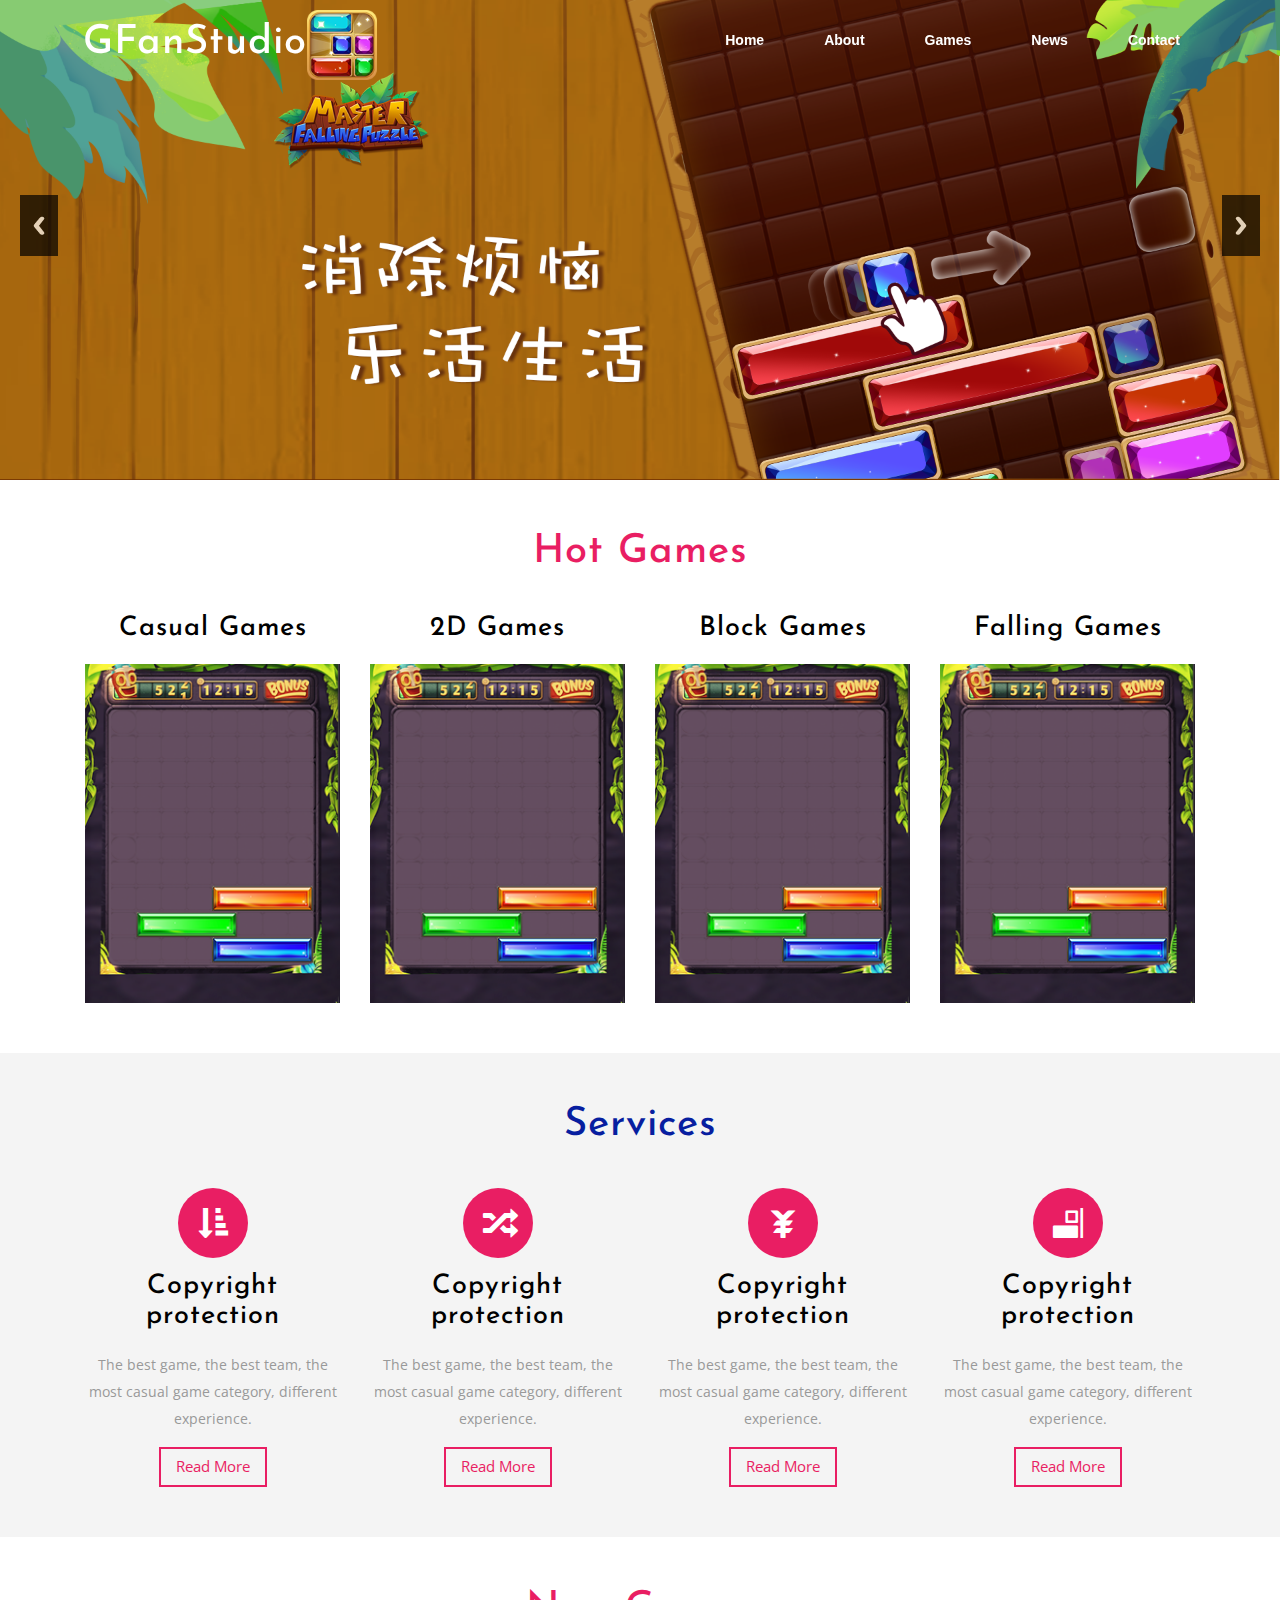
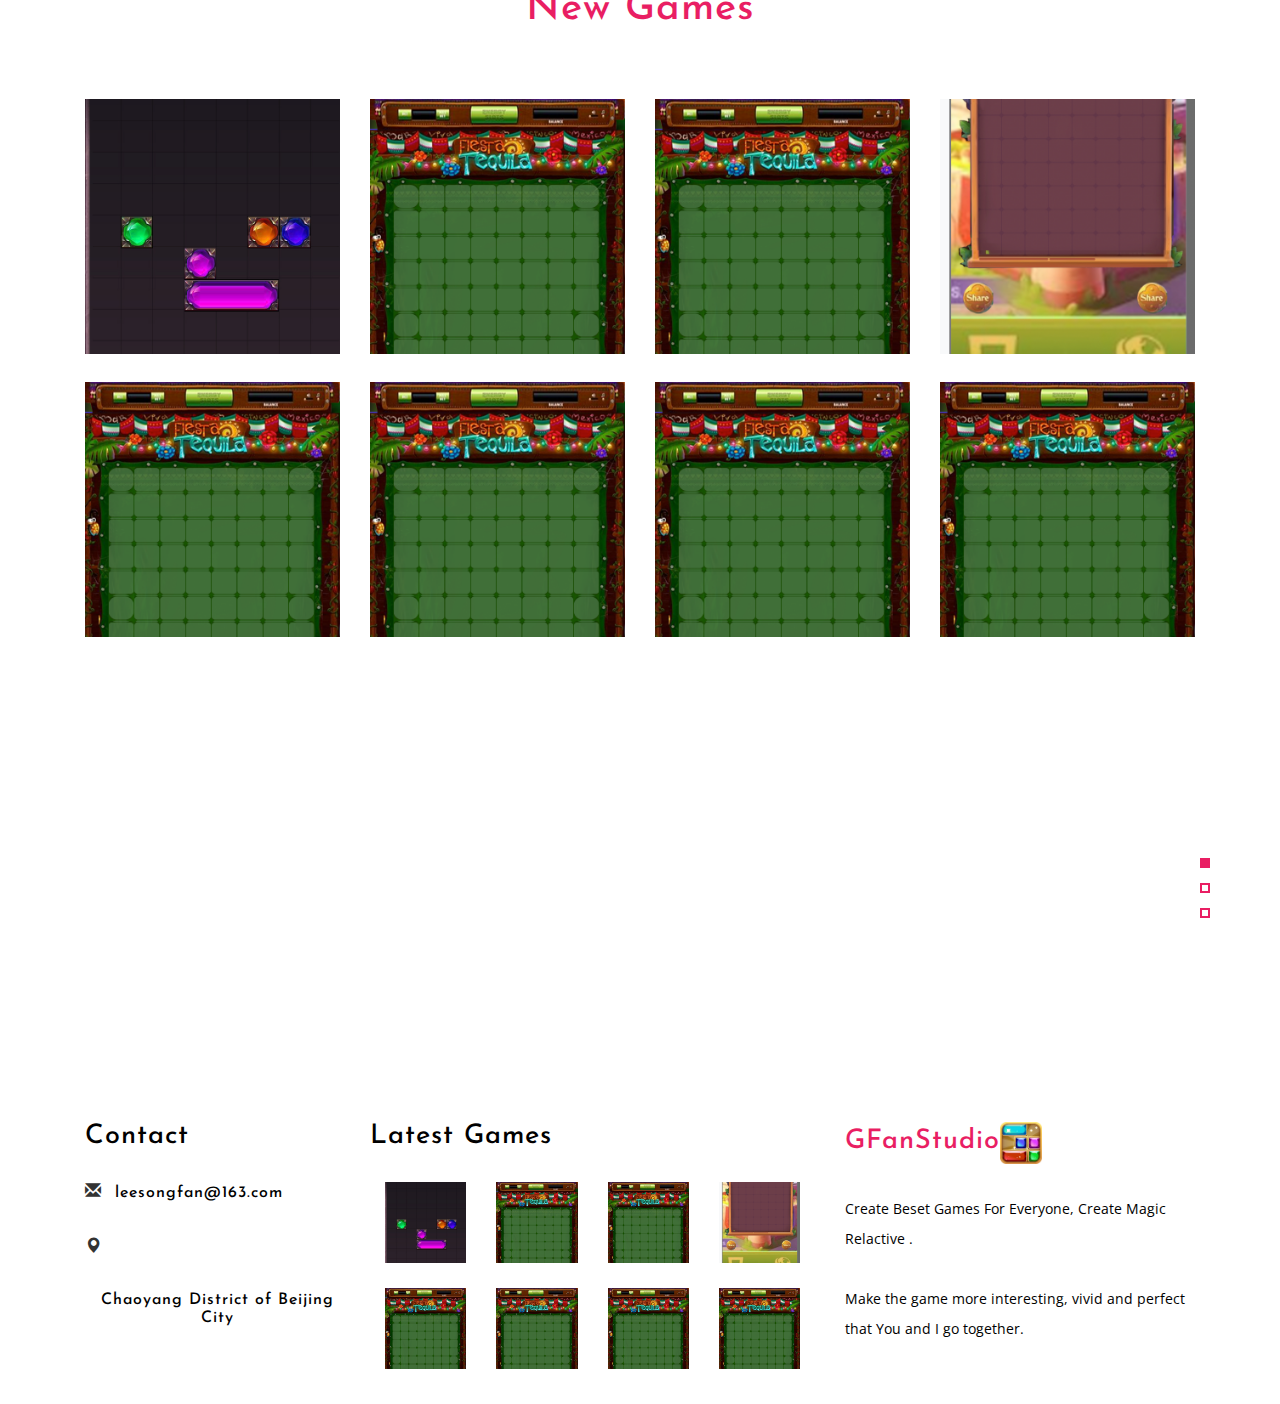
==== index.html @ c5752f8b "add new file" ====
<!DOCTYPE html>
<html lang="en">

<head>
  <title>Index</title>
  <meta http-equiv="Content-type" content="text/html;charset=UTF-8">
  <meta http-equiv="Content-type" content="text/javascrpt;charset=UTF-8">
  <meta http-equiv="Content-type" content="text/css;charset=UTF-8">
  <meta name="viewport" content="width=device-width, initial-scale=1">
  <!-- <meta http-equiv="Content-Type" content="text/html; charset=utf-8" /> -->
  <meta name="keywords" content="" />
  <script
    type="application/x-javascript"> addEventListener("load", function() { setTimeout(hideURLbar, 0); }, false); function hideURLbar(){ window.scrollTo(0,1); } </script>

  <link href="./public/stylesheets/bootstrap.css" rel="stylesheet" type="text/css" media="all" />
  <link rel="stylesheet" href="./public/stylesheets/flexslider.css" type="text/css" media="screen" property="" />
  <link href="./public/stylesheets/style.css" rel="stylesheet" type="text/css" media="all" />
  <link
    href='http://fonts.googleapis.com/css?family=Josefin+Sans:400,100,100italic,300,300italic,400italic,600,600italic,700,700italic'
    rel='stylesheet' type='text/css'>
  <link
    href='http://fonts.googleapis.com/css?family=Open+Sans:400,300,300italic,400italic,600,600italic,700,700italic,800,800italic'
    rel='stylesheet' type='text/css'>
  <script src="./public/javascripts/jquery.min.js" type="text/javascript"></script>
  <script src="./public/javascripts/bootstrap.js" type="text/javascript"></script>

</head>

<body>
  <!-- Header -->
  <div class="header">
    <!-- Navbar -->
    <nav class="navbar navbar-default">
      <div class="container">

        <div class="navbar-header">
          <button type="button" class="navbar-toggle collapsed" data-toggle="collapse" data-target="#navbar"
            aria-expanded="false" aria-controls="navbar">
            <span class="sr-only">Toggle navigation</span>
            <span class="icon-bar"></span>
            <span class="icon-bar"></span>
            <span class="icon-bar"></span>
          </button>
          <a href="#">
            <h1>GFanStudio<img src="./public/images/logo1.png" alt=" " /></h1>
          </a>
        </div>

        <div id="navbar" class="navbar-collapse collapse">
          <ul class="nav navbar-nav navbar-right">
            <li class="hover-effect"><a href="#">Home</a></li>
            <li class="hover-effect"><a href="#">About</a></li>
            <li class="hover-effect"><a href="#">Games</a></li>
            <li class="hover-effect"><a href="#">News</a></li>
            <li class="hover-effect"><a href="#">Contact</a></li>
          </ul>
        </div>

      </div>
    </nav>
    <!-- //Navbar -->

    <!-- Slider -->
    <div class="slider">
      <ul class="rslides" id="slider">
        <li>
          <img src="./public/images/banner5.jpg" alt="" />
        </li>
        <li>
          <img src="./public/images/banner4.png" alt="" />
        </li>
        <li>
          <img src="./public/images/banner2.jpg" alt="" />
        </li>
        <li>
          <img src="./public/images/banner1.jpg" alt="" />
        </li>
      </ul>
    </div>
    <!-- //Slider -->

  </div>
  <!-- Banner-Slider-JavaScript -->
  <!-- <script src="js/responsiveslides.min.js"></script> -->
  <script src="./public/javascripts/responsiveslides.min.js"></script>

  <script>
    $(function () {
      $("#slider").responsiveSlides({
        auto: true,
        nav: true,
        speed: 800,
        namespace: "callbacks",
        pager: true,
      });
    });
  </script>
  <!-- //Banner-Slider-JavaScript -->
  <!-- //Header -->

  <!-- trend -->
  <div class="trend-w3layouts">
    <div class="container">
      <h2>Hot Games</h2>
      <ul id="flexiselDemo1">
        <li>
          <div class="trend-grid">
            <h4>Casual Games</h4>
            <img src="./public/images/rock1.png" alt=" " class="img-responsive" />
          </div>
        </li>
        <li>
          <div class="trend-grid">
            <h4>2D Games</h4>
            <img src="./public/images/rock2.png" alt=" " class="img-responsive" />
          </div>
        </li>
        <li>
          <div class="trend-grid">
            <h4>Block Games</h4>
            <img src="./public/images/rock3.png" alt=" " class="img-responsive" />
          </div>
        </li>
        <li>
          <div class="trend-grid">
            <h4>Falling Games</h4>
            <img src="./public/images/rock4.png" alt=" " class="img-responsive" />
          </div>
        </li>
      </ul>
      <script type="text/javascript">
        $(window).load(function () {
          $("#flexiselDemo1").flexisel({
            visibleItems: 4,
            animationSpeed: 1000,
            autoPlay: true,
            autoPlaySpeed: 3000,
            pauseOnHover: true,
            enableResponsiveBreakpoints: true,
            responsiveBreakpoints: {
              portrait: {
                changePoint: 480,
                visibleItems: 2
              },
              landscape: {
                changePoint: 640,
                visibleItems: 3
              },
              tablet: {
                changePoint: 768,
                visibleItems: 4
              }
            }
          });

        });
      </script>
      <!-- <script type="text/javascript" src="js/jquery.flexisel.js"></script> -->
      <script type="text/javascript" src="./public/javascripts/jquery.flexisel.js"></script>
    </div>
  </div>
  <!-- //trend -->


  <!-- services-->
  <div class="services-agileits-w3layouts">
    <div class="container">
      <h3>Services</h3>
      <div class="col-md-3 service-grid-agileits service-grid-agileits-top">
        <span class="glyphicon glyphicon-sort-by-attributes" aria-hidden="true"></span>
        <h4>Copyright protection</h4>
        <p>The best game, the best team, the most casual game category, different experience.</p>
        <a href="#">Read More</a>
      </div>
      <div class="col-md-3 service-grid-agileits">
        <span class="glyphicon glyphicon-random" aria-hidden="true"></span>
        <h4>Copyright protection</h4>
        <p>The best game, the best team, the most casual game category, different experience.</p>
        <a href="#">Read More</a>
      </div>
      <div class="col-md-3 service-grid-agileits service-grid-agileits-bottom">
        <span class="glyphicon glyphicon-yen" aria-hidden="true"></span>
        <h4>Copyright protection</h4>
        <p>The best game, the best team, the most casual game category, different experience.</p>
        <a href="#">Read More</a>
      </div>
      <div class="col-md-3 service-grid-agileits service-grid-agileits-bottom">
        <span class="glyphicon glyphicon-object-align-right" aria-hidden="true"></span>
        <h4>Copyright protection</h4>
        <p>The best game, the best team, the most casual game category, different experience.</p>
        <a href="#">Read More</a>
      </div>
      <div class="clearfix"></div>
    </div>
  </div>
  <!-- //services-->

  <!-- new games -->
  <div class="new-w3-agile">
    <div class="container">
      <h3>New Games</h3>
      <div class="col-md-3 new-grid-w3l view view-eighth">
        <img src="./public/images/down1.png" alt=" " />
        <div class="mask">
          <a href="#">
            <h4>Click here</h4>
          </a>
          <p>To learn more about this</p>
        </div>
      </div>
      <div class="col-md-3 new-grid-w3l view view-eighth">
        <img src="./public/images/down2.png" alt=" " />
        <div class="mask">
          <a href="#">
            <h4>Click here</h4>
          </a>
          <p>To learn more about this</p>
        </div>
      </div>
      <div class="col-md-3 new-grid-w3l view view-eighth">
        <img src="./public/images/down3.png" alt=" " />
        <div class="mask">
          <a href="#">
            <h4>Click here</h4>
          </a>
          <p>To learn more about this</p>
        </div>
      </div>
      <div class="col-md-3 new-grid-w3l view view-eighth">
        <img src="./public/images/down4.png" alt=" " />
        <div class="mask">
          <a href="#">
            <h4>Click here</h4>
          </a>
          <p>To learn more about this</p>
        </div>
      </div>
      <div class="col-md-3 new-grid-agile view view-eighth">
        <img src="./public/images/down5.png" alt=" " />
        <div class="mask">
          <a href="#">
            <h4>Click here</h4>
          </a>
          <p>To learn more about this</p>
        </div>
      </div>
      <div class="col-md-3 new-grid-agile view view-eighth">
        <img src="./public/images/down6.png" alt=" " />
        <div class="mask">
          <a href="#">
            <h4>Click here</h4>
          </a>
          <p>To learn more about this</p>
        </div>
      </div>
      <div class="col-md-3 new-grid-agile view view-eighth">
        <img src="./public/images/down7.png" alt=" " />
        <div class="mask">
          <a href="#">
            <h4>Click here</h4>
          </a>
          <p>To learn more about this</p>
        </div>
      </div>
      <div class="col-md-3 new-grid-agile view view-eighth">
        <img src="./public/images/down8.png" alt=" " />
        <div class="mask">
          <a href="#">
            <h4>Click here</h4>
          </a>
          <p>To learn more about this</p>
        </div>
      </div>
      <div class="clearfix"></div>
    </div>
  </div>
  <!-- //new games-->

  <!-- <div class="tlinks">Collect from <a href="http://www.cssmoban.com/">网页模板</a></div> -->

  <div class="services-bottom-w3-agileits">
    <div class="container">
      <div class="wthree_info">
        <section class="slider">
          <div class="flexslider">
            <ul class="slides">
              <li>
                <div class="wthree_info_grid">
                  <h3>Easy to learn more</h3>
                  <p>Create the best game team together.</p>
                  <a href="#" class="learn">Learn More</a>
                </div>
              </li>
              <li>
                <div class="wthree_info_grid">
                  <h3>Easy to learn more</h3>
                  <p>Create the best game team together.</p>
                  <a href="#" class="learn">Learn More</a>
                </div>
              </li>
              <li>
                <div class="wthree_info_grid">
                  <h3>Game Preview Area</h3>
                  <p>Create the best game team together.</p>
                  <a href="#" class="learn">Learn More</a>
                </div>
              </li>
            </ul>
          </div>
        </section>
        <!-- flexSlider -->

        <!-- <script defer src="js/jquery.flexslider.js"></script> -->
        <script defer src="./public/javascripts/jquery.flexslider.js"></script>
        <script type="text/javascript">
          $(window).load(function () {
            $('.flexslider').flexslider({
              animation: "slide",
              start: function (slider) {
                $('body').removeClass('loading');
              }
            });
          });
        </script>
        <!-- //flexSlider -->
      </div>
    </div>
  </div>

  <!-- footer -->
  <div class="footer">
    <div class="container">
      <div class="col-md-3 footer-left-w3">
        <h4>Contact</h4>
        <ul>
          <li><span class="glyphicon glyphicon-envelope" aria-hidden="true"></span></li>
          <li><a href="mailto:example@mail.com">
              <h6>leesongfan@163.com</h6>
            </a></li>
        </ul>
 <!--        <ul>
          <li><span class="glyphicon glyphicon-earphone" aria-hidden="true"></span></li>
          <li>
            <h6>+86139XXXXXXX</h6>
          </li>
        </ul> -->
        <ul>
          <li><span class="glyphicon glyphicon-map-marker" aria-hidden="true"></span></li>
          <li>
            <h6>Chaoyang District of Beijing City</h6>
          </li>
        </ul>
<!--         <ul>
          <li><span class="glyphicon glyphicon-phone-alt" aria-hidden="true"></span></li>
          <li>
            <h6>010-5317XXXX</h6>
          </li>
        </ul> -->
      </div>
      <div class="col-md-5 footer-middle-w3">
        <h4>Latest Games</h4>
        <div class="col-md-3 img-w3-agile">
          <a href="#"><img src="./public/images/down1.png" alt=" " /></a>
        </div>
        <div class="col-md-3 img-w3-agile">
          <a href="#"><img src="./public/images/down2.png" alt=" " /></a>
        </div>
        <div class="col-md-3 img-w3-agile">
          <a href="#"><img src="./public/images/down3.png" alt=" " /></a>
        </div>
        <div class="col-md-3 img-w3-agile">
          <a href="#"><img src="./public/images/down4.png" alt=" " /></a>
        </div>
        <div class="col-md-3 img-w3-agile footer-middle-wthree">
          <a href="#"><img src="./public/images/down5.png" alt=" " /></a>
        </div>
        <div class="col-md-3 img-w3-agile footer-middle-wthree">
          <a href="#"><img src="./public/images/down6.png" alt=" " /></a>
        </div>
        <div class="col-md-3 img-w3-agile footer-middle-wthree">
          <a href="#"><img src="./public/images/down7.png" alt=" " /></a>
        </div>
        <div class="col-md-3 img-w3-agile footer-middle-wthree">
          <a href="#"><img src="./public/images/down8.png" alt=" " /></a>
        </div>
        <div class="clearfix"></div>
      </div>
      <div class="col-md-4 footer-right-w3">
        <a href="#">
          <h4>GFanStudio<img src="./public/images/logo2.png" alt=" " /></h4>
        </a>
        <p>Create Beset Games For Everyone, Create Magic Relactive .</p>
        <p class="agileinfo">Make the game more interesting, vivid and perfect that You and I go together.</p>
      </div>
      <div class="clearfix"></div>
      <!-- <div class="copyright">
			<p>Copyright &copy; Beijing Longsuo Technology Co.,Ltd <a href="https://beian.miit.gov.cn" target="blank"> &nbsp京ICP备19001355号</a></p>
		</div> -->
    </div>
  </div>

  <!-- //footer -->
</body>

</html>
---- public/stylesheets/style.css ----
/*-- Reset Code --*/

p {
	font-size: 300;
}

body {
	padding: 0;
	margin: 0;
	background: #FFF;
	font-family: 'open Sans', sans-serif;
}
body a {
	transition: 0.5s all;
	-webkit-transition: 0.5s all;
	-moz-transition: 0.5s all;
	-o-transition: 0.5s all;
	-ms-transition: 0.5s all;
	text-decoration: none;
}
body a:hover {
	text-decoration: none;
}
body a:focus, a:hover {
	text-decoration: none;
}
input[type="button"], input[type="submit"] {
	transition: 0.5s all;
	-webkit-transition: 0.5s all;
	-moz-transition: 0.5s all;
	-o-transition: 0.5s all;
	-ms-transition: 0.5s all;
}
h1, h2, h3, h4, h5, h6 {
	margin: 0;
	padding: 0;
	text-align: center;
	font-family: 'Josefin Sans', sans-serif;
	letter-spacing:1px;
}
p {
	margin:0;
}
ul {
	margin:0;
	padding:0;
}
label {
	margin:0;
}
a:focus, a:hover {
	text-decoration: none;
	outline: none
}
img {
	width: 100%;
}
/*-- //Reset Code --*/
.tlinks{text-indent:-9999px;height:0;line-height:0;font-size:0;overflow:hidden;}
/*-- Banner --*/
/*-- Navbar --*/
.navbar {
	margin-bottom: 0;
	position: absolute;
	z-index: 99999;
	background:transparent;
	border: none;
	border-radius: 0;
	width: 100%;
	padding: 10px 0;
}
.navbar-header h1{
	color:#fff;
	font-size:40px;
}
.navbar-header img{
	width:22%;
}
.navbar-nav>li {
	padding: 5px 15px;
}

.navbar-default .navbar-nav>li>a {
	color: #fff;
}

.navbar-default .navbar-nav>li>a:hover, .navbar-default .navbar-nav>li>a:focus {
	color: #FFF;
}
.navbar-default .navbar-nav > .active > a, .navbar-default .navbar-nav > .active > a:hover, .navbar-default .navbar-nav > .active > a:focus {
    color: #E91E63;
    background-color: transparent;
}
/*-- Link-Hover-Effect --*/
.hover-effect a {
	padding: 10px;
	color: #237546;
	font-weight: 700;
	text-shadow: none;
	-webkit-transition: color 0.3s;
	-moz-transition: color 0.3s;
	transition: color 0.3s;
	font-family: 'Raleway', sans-serif;
}

.hover-effect a::before, .hover-effect a::after {
	position: absolute;
	left: 0;
	width: 100%;
	height: 2px;
	background: #fff;
	content: '';
	opacity: 0;
	-webkit-transition: opacity 0.3s, -webkit-transform 0.3s;
	-moz-transition: opacity 0.3s, -moz-transform 0.3s;
	transition: opacity 0.3s, transform 0.3s;
	-webkit-transform: translateY(-10px);
	-moz-transform: translateY(-10px);
	transform: translateY(-10px);
}

.hover-effect a::before {
	top: 0;
	-webkit-transform: translateY(-10px);
	-moz-transform: translateY(-10px);
	transform: translateY(-10px);
}

.hover-effect a::after {
	bottom: 0;
	-webkit-transform: translateY(10px);
	-moz-transform: translateY(10px);
	transform: translateY(10px);
}

.hover-effect a:hover, .hover-effect a:focus {
	color: #fff;
}

.hover-effect a:hover::before, .hover-effect a:focus::before, .hover-effect a:hover::after, .hover-effect a:focus::after {
	opacity: 1;
	-webkit-transform: translateY(0px);
	-moz-transform: translateY(0px);
	transform: translateY(0px);
}
/*-- //Link-Hover-Effect --*/
/*-- //Navbar --*/



/*-- Banner-Slider --*/
.slider {
	position: relative;
}

.rslides {
	position: relative;
	list-style: none;
	overflow: hidden;
	width: 100%;
	padding: 0;
	margin: 0;
}

.rslides li {
	-webkit-backface-visibility: hidden;
	position: absolute;
	display: none;
	width: 100%;
	left: 0;
	top: 0;
}

.rslides li:first-child {
	position: relative;
	display: block;
	float: left;
}

.rslides img {
	display: block;
	height: auto;
	float: left;
	width: 100%;
	border: 0;
}

.callbacks_nav {
	position: absolute;
	-webkit-tap-highlight-color: rgba(0,0,0,0);
	top: 50%;
	left: 0;
	opacity: 0.7;
	z-index: 3;
	text-indent: -9999px;
	text-decoration: none;
	height: 61px;
	width: 38px;
	background: url("../images/themes.gif") no-repeat left top;
	margin-top: -45px;
}
.callbacks_nav.next {
	left: auto;
	background-position: right top;
	right: 0;
}

ul.callbacks_tabs.callbacks1_tabs {
	display: none;
}

.callbacks_nav {
	left: 20px;
}

.callbacks_nav.next {
	right: 20px;
}


/*-- //Banner --*/

/*--Trend--*/
.trend-w3layouts,.new-w3-agile,.services-agileits-w3layouts,.about-agileinfo,.team-w3layouts,.gallery-w3layouts,.contact-agileinfo,.events-w3layouts,.blog{
	padding:50px 0px;
}
.trend-w3layouts h2,.new-w3-agile h3,.services-agileits-w3layouts h3,.services-bottom-w3-agileits h3,.about-agileinfo h2,.team-w3layouts h3,.gallery-w3layouts  h2,.contact-agileinfo h2,.events-w3layouts h2{
	font-size:40px;
	color:#e91e63;
	margin-bottom:40px;
}
.services-agileits-w3layouts h3{
	color:#071ea0;
}
.trend-grid{
	padding:0 15px;
}
.trend-w3layouts h4,.services-agileits-w3layouts h4{
	font-size:27px;
	color:#000;
	margin-bottom:20px;
}
/*--flexisel--*/
.flex-slider{	
background:#222227;
padding: 70px 0 165px 0;
}

#flexiselDemo1 {
	display: none;
}
.nbs-flexisel-container {
	position: relative;
	max-width: 100%;
}
.nbs-flexisel-ul {
	position: relative;
	width: 9999px;
	margin: 0px;
	padding: 0px;
	list-style-type: none;
	text-align: center;
}
.nbs-flexisel-inner {
	overflow: hidden;
	margin: 0px auto;
}
.nbs-flexisel-item {
	float: left;
	margin: 0;
	padding: 0px;
	position: relative;
	line-height: 0px;
}
.nbs-flexisel-item > img {
	cursor: pointer;
	position: relative;
}
/*---- Nav ---*/
.nbs-flexisel-nav-left, .nbs-flexisel-nav-right {
	width:60px;
	height:115px;
	position: absolute;
	cursor: pointer;
	z-index: 100;
}
.nbs-flexisel-nav-left {
	left:0%;
	top: 15% !important;
	display:none;
	}
.nbs-flexisel-nav-right {
	right: 0%;
	top: 15% !important;
	display:none;
	}
/*--//flexisel--*/
/*--//trend--*/

/*--new games--*/

.new-grid-agile{
	margin-top:30px;
}
.view {
    overflow: hidden;
    position: relative;
    margin-top: 2em;
}
.view .mask, .view .content {
    width: 90%;
    position: absolute;
    overflow: hidden;
    padding: 6.5em 0;
}
.view img {
   display: block;
   position: relative;
}
.view h4 {
    text-transform: capitalize;
    color: #fff;
    text-align: center;
    position: relative;
    font-size: 2.5em;
    letter-spacing: 2px;
}
.view p {
   font-size: 1em;
   position: relative;
   color: #fff !important;
   padding: 0.5em 0;
   text-align: center;
   margin:0;
}
.view-eighth .mask {
   background-color:rgba(0, 0, 0, 0.67);
   top: -200px;
   -ms-filter: "progid: DXImageTransform.Microsoft.Alpha(Opacity=0)";
   filter: alpha(opacity=0);
   opacity: 0;
   -webkit-transition: all 0.3s ease-out 0.5s;
   -moz-transition: all 0.3s ease-out 0.5s;
   transition: all 0.3s ease-out 0.5s;
}
.view-eighth h2 {
   -webkit-transform: translateY(-200px);
   -moz-transform: translateY(-200px);
   -o-transform: translateY(-200px);
   -ms-transform: translateY(-200px);
   transform: translateY(-200px);
   -webkit-transition: all 0.2s ease-in-out 0.1s;
   -moz-transition: all 0.2s ease-in-out 0.1s;
   transition: all 0.2s ease-in-out 0.1s;
}
.view-eighth p {
   color: #333;
   -webkit-transform: translateY(-200px);
   -moz-transform: translateY(-200px);
   -o-transform: translateY(-200px);
   -ms-transform: translateY(-200px);
   transform: translateY(-200px);
   -webkit-transition: all 0.2s ease-in-out 0.2s;
   -moz-transition: all 0.2s ease-in-out 0.2s;
   -o-transition: all 0.2s ease-in-out 0.2s;
   -ms-transition: all 0.2s ease-in-out 0.2s;
   transition: all 0.2s ease-in-out 0.2s;
}
.view-eighth:hover .mask {
   -ms-filter: "progid: DXImageTransform.Microsoft.Alpha(Opacity=100)";
   filter: alpha(opacity=100);
   opacity: 1;
   top: 0px;
   -webkit-transition-delay: 0s;
   -moz-transition-delay: 0s;
   transition-delay: 0s;
   -webkit-animation: bounceY 0.9s linear;
   -moz-animation: bounceY 0.9s linear;
   -ms-animation: bounceY 0.9s linear;
   animation: bounceY 0.9s linear;
   height: 100%;
}
.view-eighth:hover h2 {
   -webkit-transform: translateY(0px);
   -moz-transform: translateY(0px);
   -o-transform: translateY(0px);
   -ms-transform: translateY(0px);
   transform: translateY(0px);
   -webkit-transition-delay: 0.4s;
   -moz-transition-delay: 0.4s;
   -o-transition-delay: 0.4s;
   -ms-transition-delay: 0.4s;
   transition-delay: 0.4s;
}
.view-eighth:hover p {
   -webkit-transform: translateY(0px);
   -moz-transform: translateY(0px);
   -o-transform: translateY(0px);
   -ms-transform: translateY(0px);
   transform: translateY(0px);
   -webkit-transition-delay: 0.2s;
   -moz-transition-delay: 0.2s;
   -o-transition-delay: 0.2s;
   -ms-transition-delay: 0.2s;
   transition-delay: 0.2s;
}
@keyframes bounceY {
    0% { transform: translateY(-205px);}
    40% { transform: translateY(-100px);}
    65% { transform: translateY(-52px);}
    82% { transform: translateY(-25px);}
    92% { transform: translateY(-12px);}
    55%, 75%, 87%, 97%, 100% { transform: translateY(0px);}
}

/*--//new games--*/


/*--services--*/
.services-agileits-w3layouts {
    background: #f4f4f4;
}
.service-grid-agileits{
	text-align:center;
	transition: 0.5s all;
	-webkit-transition: 0.5s all;
	-moz-transition: 0.5s all;
	-o-transition: 0.5s all;
	-ms-transition: 0.5s all;
}
.service-grid-agileits .glyphicon{
	font-size:30px;
	background:#E91E63;
	padding:20px;
	border-radius:50%;
	color:#fff;
	margin-bottom:15px;
		transition: 0.5s all;
	-webkit-transition: 0.5s all;
	-moz-transition: 0.5s all;
	-o-transition: 0.5s all;
	-ms-transition: 0.5s all;
}
.service-grid-agileits p{
	font-size:14px;
	line-height:27px;
	color:#999;
}
.service-grid-agileits a{
	color:#E91E63;
	border:2px solid #E91E63;
	font-size:15px;
	margin-top:15px;
	padding:7px 15px;
	display:inline-block;
		transition: 0.5s all;
	-webkit-transition: 0.5s all;
	-moz-transition: 0.5s all;
	-o-transition: 0.5s all;
	-ms-transition: 0.5s all;
}
.service-grid-agileits:hover a{
	color:#fff;
	border:2px solid #071ea0;
	background:#071ea0;
}
.service-grid-agileits:hover .glyphicon{
	background:#071ea0;
}
/*--//services--*/

/*-- services bottom --*/
.services-bottom-w3-agileits{
	background:url(../images/sbbg.jpg) no-repeat 0px 0px;
	background-size:cover;
	background-attachment:fixed;
	-webkit-background-size:cover;
	-moz-background-size:cover;
	-o-background-size:cover;
	-ms-background-size:cover;
	position:relative;
	min-height:400px;
	padding:100px 0px;
}
.wthree_info {
    width:100%;
	text-align:center;
}
.services-bottom-w3-agileits h3{
	color:#fff;
	margin-bottom:10px;
}
.wthree_info p{
	text-transform: capitalize;
    color: #fff;
    letter-spacing: 2px;
	font-style:italic;
	font-size:16px;
	text-align:center;
}
a.learn{
	color:#fff;
	border:2px solid #fff;
	font-size:14px;
	padding:7px 15px;
	display:inline-block;
	margin-top:50px;
}
a.learn:hover{
	color:#fff;
	border:2px solid #e91e63;
	background: #e91e63;
}

/*-- //services bottom --*/

/*-- //footer --*/
.footer{
	padding:35px 0px;
}
.footer h4{
	text-align:left;
	color:#000;
	font-size:27px;
	margin-bottom:30px;
}
.footer-left-w3 ul li{
	display:inline-block;
	margin-bottom:35px;
}
.footer-left-w3 .glyphicon{
	font-size:16px;
}
.footer-left-w3 ul li h6{
	font-size:16px;
	color:#000;
	margin-left:10px;
}
.footer-left-w3 ul li a{
	font-size:14px;
	color:#000;
}
.footer-middle-wthree{
	margin-top:25px;
}
.footer-right-w3 h4{
	color: #E91E63;
}
.footer-right-w3 img {
    width: 12%;
}

.footer-right-w3 p{
	font-size:14px;
	color:#000;
	line-height:30px;
}
p.agileinfo{
	margin-top:30px;
}
.copyright p {
    text-align: center;
    font-size: 14px;
    color: #000;
    border-top: 1px dotted #000;
    padding: 30px 0px 0 0px;
}
.copyright p a{
	color:#000;
}
.copyright p a:hover{
	text-decoration:underline;
}
/*-- //footer --*/

/*-- sub-banner --*/
	.sub-banner{
		background:url(../images/banner3.jpg) no-repeat 0px 0px;
		min-height:87px;
	}
/*-- //sub-banner--*/
/*-- about--*/

.about-grids-w3-agileits {
    margin: 3em 0 0;
}
.about-grid-left-agileits-w3layouts ul li{
	display: inline-block;
    margin-bottom: 2em;
    font-size: 14px;
    text-transform: capitalize;
	color:#999;
}
.about-grid-left-agileits-w3layouts ul li a{
	text-decoration:none;
	color:#999;
}
.about-grid-left-agileits-w3layouts ul li i{
	padding: .7em 1em;
    background: #E91E63;
    color: #fff;
    margin-right: 2em;
    border-radius: 60%;
	font-style:normal;
}
.about-grid-right-w3-agile img {
    padding: .5em;
    border: 1px dotted #999;
}
.link {
	outline: none;
	text-decoration: none;
	position: relative;
	line-height: 1;
	display: inline-block;
}
/* Kumya */
.link--kumya {
	overflow: hidden;
	padding:0;
	line-height: 1;
	z-index: 9999;
	padding: 10px;
    display: inline-flex;
}

.link--kumya:hover {
	color:#000;
}

.link--kumya::after {
	content: '';
	position: absolute;
	height: 100%;
	width: 100%;
	top: 0;
	right: 0;
	z-index: -1;
	background:#0b219d;
	-webkit-transform: translate3d(101%,0,0);
	transform: translate3d(101%,0,0);
	-webkit-transition: -webkit-transform 0.5s;
	transition: transform 0.5s;
	-webkit-transition-timing-function: cubic-bezier(0.7,0,0.3,1);
	transition-timing-function: cubic-bezier(0.7,0,0.3,1);
}
.link--kumya:hover::after,.welcome-grid:hover .link--kumya::after{
	-webkit-transform: translate3d(0,0,0);
	transform: translate3d(0,0,0);
}

.link--kumya span {
	display: block;
	position: relative;
}

.link--kumya span::before {
	content: attr(data-letters);
	position: absolute;
	color: #fff;
	left: 0;
	overflow: hidden;
	white-space: nowrap;
	width: 0%;
	-webkit-transition: width 0.5s;
	transition: width 0.5s;
	-webkit-transition-timing-function: cubic-bezier(0.7,0,0.3,1);
	transition-timing-function: cubic-bezier(0.7,0,0.3,1);
}

.link--kumya:hover span::before,.welcome-grid:hover .link--kumya span::before{
	width: 100%;
}
.grid-w3ls {
	position: relative;
	margin: 0 auto;
	max-width: 1000px;
	list-style: none;
	text-align: center;
}

/* Common style */
.grid-w3ls figure {
	position: relative;
    float: none;
    overflow: hidden;
    margin: 0;
    width: 100%;
    background: transparent;
    text-align: center;
}

.grid-w3ls figure img {
/*-- agileits --*/
	position: relative;
	display: block;
	width: 100%;
	opacity: 0.8;
}

.grid-w3ls figure figcaption {
	padding: 2em;
	color: #fff;
	text-transform: uppercase;
	font-size: 1.25em;
	-webkit-backface-visibility: hidden;
	backface-visibility: hidden;
}


.grid-w3ls figure figcaption,
.grid-w3ls figure figcaption > a {
	position: absolute;
    top: 0;
    left: 9px;
    width: 96.8%;
    height: 100%;
}
/***** Zoe *****/
/*---------------*/

figure.effect-zoe figcaption {
	top: auto;
    bottom: 0;
    padding: 1em;
    height:3.3em;
    background: #E91E63;
    color: #212121;
	-webkit-transition: -webkit-transform 0.35s;
	transition: transform 0.35s;
	-webkit-transform: translate3d(0,100%,0);
	transform: translate3d(0,100%,0);
}

figure.effect-zoe h3 {
	float: left;
}

figure.effect-zoe p.icon-links a {
	float: right;
	color: #FFFFFF;
    font-size: 1em;
}

figure.effect-zoe:hover p.icon-links a:hover,
figure.effect-zoe:hover p.icon-links a:focus {
	color: #252d31;
}

figure.effect-zoe p.description {
	position: absolute;
    bottom: 8em;
    padding: 2em;
    color: #fff;
    text-transform: none;
    font-size: .8em;
    line-height: 1.8em;
    background: rgba(53, 53, 53, 0.25);
    opacity: 0;
    -webkit-transition: opacity 0.35s;
    transition: opacity 0.35s;
    -webkit-backface-visibility: hidden;
}

figure.effect-zoe h3,
figure.effect-zoe p.icon-links a {
	-webkit-transition: -webkit-transform 0.35s;
	transition: transform 0.35s;
	-webkit-transform: translate3d(0,200%,0);
	transform: translate3d(0,200%,0);
	transition:.5s ease-in;
}

figure.effect-zoe p.icon-links a span::before {
	display: inline-block;
	padding: 8px 10px;
}

figure.effect-zoe h3 {
	display: inline-block;
	font-size:1.3em;
	color:#fff;
}

figure.effect-zoe h3 span {
    color: #0c1e81;
    margin-left: 15px;
}

figure.effect-zoe:hover p.description {
	opacity: 1;
}

figure.effect-zoe:hover figcaption,
figure.effect-zoe:hover h3,
figure.effect-zoe:hover p.icon-links a {
	-webkit-transform: translate3d(0,0,0);
	transform: translate3d(0,0,0);
	    bottom: 9px;
}

figure.effect-zoe:hover h3 {
	-webkit-transition-delay: 0.05s;
	transition-delay: 0.05s;
}

figure.effect-zoe:hover p.icon-links a:nth-child(3) {
	-webkit-transition-delay: 0.1s;
	transition-delay: 0.1s;
}

figure.effect-zoe:hover p.icon-links a:nth-child(2) {
	-webkit-transition-delay: 0.15s;
	transition-delay: 0.15s;
}

figure.effect-zoe:hover p.icon-links a:first-child {
	-webkit-transition-delay: 0.2s;
	transition-delay: 0.2s;
}

/*-- //about --*/


/*-- Collections --*/
.collection-agileits{
	padding:50px 0px;
}
.collection-left, .collection-right {
	padding: 0;
}

.collection-grid {
	padding: 0;
	height: 348.5px;
}

.collection-text {
	background-color: #000;
	text-align: center;
	padding-top: 75px;
}

.collection-text img {
	width: 50px;
}

.collection-text h3 {
	color: #FFF;
	margin: 30px 0 20px;
}

.collection-text p {
    font-size: 14px;
    font-weight: 600;
    color: #999;
    line-height: 30px;
    padding: 0 35px;
}
.collection-left{
	background:url(../images/c1.jpg) no-repeat 0px 0px;
	background-size:cover;
	min-height:700px;
}
.collection-grid.collection-image.collection-grid-2 {
    background: url(../images/c4.jpg) no-repeat 0px 0px;
	background-size:cover;
}
.collection-grid.collection-image.collection-grid-4 {
    background: url(../images/c3.jpg) no-repeat 0px 0px;
	background-size:cover;
}
.collection-grid.collection-image.collection-grid-6 {
    background: url(../images/c2.jpg) no-repeat 0px 0px;
	background-size:cover;
}
/*-- //Collections --*/


/*-- team --*/
.team-w3layouts {
    background: #e8e8e8;
}

.w3l_team_grid h4{
	font-size:1.6em;
	color:#E91E63;
	margin:1em 0 .5em;
}
.w3l_team_grid p{
	color:#999;
	text-align:center;
}
.view {
	overflow: hidden;
    position: relative;
}
.view-second .mask,.view-second .content {
   position: absolute;
   overflow: hidden;
   top: 0;
   left: 0;
   padding: 6em 1em;
}
.view img {
   display: block;
   position: relative;
}
.view-second img {
   -webkit-transition: all 0.2s ease-in;
   -moz-transition: all 0.2s ease-in;
   -o-transition: all 0.2s ease-in;
   -ms-transition: all 0.2s ease-in;
   transition: all 0.2s ease-in;
}
.view-second .mask {
	background-color: rgba(19, 19, 19, 0.35);
    width: 520px!important;
    padding: 60px!important;
    height: 520px!important;
    -ms-filter: "progid: DXImageTransform.Microsoft.Alpha(Opacity=0)";
    filter: alpha(opacity=0);
    opacity: 0;
    -webkit-transform: translate(265px, 145px) rotate(45deg);
    -moz-transform: translate(265px, 145px) rotate(45deg);
    -o-transform: translate(265px, 145px) rotate(45deg);
    -ms-transform: translate(265px, 145px) rotate(45deg);
    transform: translate(265px, 145px) rotate(45deg);
    -webkit-transition: all 0.2s ease-in-out;
    -moz-transition: all 0.2s ease-in-out;
    -o-transition: all 0.2s ease-in-out;
    -ms-transition: all 0.2s ease-in-out;
    transition: all 0.2s ease-in-out;
}
.view-second .w3l_social_icons1 {
	border-bottom: 1px solid #fff;
    padding-bottom: 1em;
   background: transparent;
   margin: 20px 40px 0px 40px;
   -webkit-transform: translate(200px, -200px);
   -moz-transform: translate(200px, -200px);
   -o-transform: translate(200px, -200px);
   -ms-transform: translate(200px, -200px);
   transform: translate(200px, -200px);
   -webkit-transition: all 0.2s ease-in-out;
   -moz-transition: all 0.2s ease-in-out;
   -o-transition: all 0.2s ease-in-out;
   -ms-transition: all 0.2s ease-in-out;
   transition: all 0.2s ease-in-out;
}
.view-second:hover .mask,.w3l_team_grid:hover .view-second .mask{
   -ms-filter: "progid: DXImageTransform.Microsoft.Alpha(Opacity=100)";
   filter: alpha(opacity=100);
   opacity: 1;
   -webkit-transform:translate(-125px, -45px) rotate(45deg);
   -moz-transform:translate(-125px, -45px) rotate(45deg);
   -o-transform:translate(-125px, -45px) rotate(45deg);
   -ms-transform:translate(-125px, -45px) rotate(45deg);
   transform: translate(-125px, -45px) rotate(45deg);
}
.view-second:hover .w3l_social_icons1,.w3l_team_grid:hover .view-second .w3l_social_icons1{
   -webkit-transform: translate(0px,0px);
   -moz-transform: translate(0px,0px);
   -o-transform: translate(0px,0px);
   -ms-transform: translate(0px,0px);
   transform: translate(0px,0px);
   -webkit-transition-delay: 0.3s;
   -moz-transition-delay: 0.3s;
   -o-transition-delay: 0.3s;
   -ms-transition-delay: 0.3s;
   transition-delay: 0.3s;
}
.view-second:hover p,.w3l_team_grid:hover .view-second p{
   -webkit-transform: translate(0px,0px);
   -moz-transform: translate(0px,0px);
   -o-transform: translate(0px,0px);
   -ms-transform: translate(0px,0px);
   transform: translate(0px,0px);
   -webkit-transition-delay: 0.4s;
   -moz-transition-delay: 0.4s;
   -o-transition-delay: 0.4s;
   -ms-transition-delay: 0.4s;
   transition-delay: 0.4s;
}
.view-second p {
   -webkit-transform: translate(-200px, 200px);
   -moz-transform: translate(-200px, 200px);
   -o-transform: translate(-200px, 200px);
   -ms-transform: translate(-200px, 200px);
   transform: translate(-200px, 200px);
   -webkit-transition: all 0.2s ease-in-out;
   -moz-transition: all 0.2s ease-in-out;
   -o-transition: all 0.2s ease-in-out;
   -ms-transition: all 0.2s ease-in-out;
   transition: all 0.2s ease-in-out;
   color:#fff;
   margin:1em 0 0;
   line-height:2em;
   text-align:left;
}
.w3l_social_icons {
    float: left;
	margin: 1.5em 0 0;
}
.w3l_social_icons1{
	float:none !important;
	margin:0 !important;
}
.w3l_social_icons ul li{
	display:inline-block;
}
.w3l_social_icons ul li a{
	width:35px;
	height:35px;
	background:url('../images/img-sprite.png') no-repeat -7px -7px #fff;
	display: inline-block;
    border: none;
}
.w3l_social_icons ul li a.google{
	background:url('../images/img-sprite.png') no-repeat -55px -7px #fff;
}
.w3l_social_icons ul li a.twitter{
	background:url('../images/img-sprite.png') no-repeat -108px -7px #fff;
}
.w3l_social_icons ul li a.facebook{
	background:url('../images/img-sprite.png') no-repeat -159px -7px #fff;
}
.w3l_social_icons  ul li a:hover {
	background:url('../images/img-sprite.png') no-repeat -7px -50px;
}
.w3l_social_icons ul li a.google:hover{
	background:url('../images/img-sprite.png') no-repeat -55px -50px;
}
.w3l_social_icons ul li a.twitter:hover{
	background:url('../images/img-sprite.png') no-repeat -108px -50px;
}
.w3l_social_icons ul li a.facebook:hover{
	background:url('../images/img-sprite.png') no-repeat -159px -50px;
}
/*-- //team --*/

/*-- gallery --*/
.gallery-w3layouts {
    background-color: #F7F7F7;
}
.gallery-grids {
    margin: 3em 0 0;
}
.gallery-grid{
	float:left;
	width:25%;
}
.gallery-grid a {
    display: block;
    overflow: hidden;
}
.gallery-grid img{
	padding:.5em;
}
img.zoom-img {
     transform: scale(1, 1);
	-webkit-transform: scale(1, 1);
	-moz-transform: scale(1, 1);
	-ms-transform: scale(1, 1);
	-o-transform: scale(1, 1);
	transition-timing-function: ease-out;
	-webkit-transition-timing-function: ease-out;
	-moz-transition-timing-function: ease-out;
	-ms-transition-timing-function: ease-out;
	-o-transition-timing-function: ease-out;
	-webkit-transition-duration: .5s;
	-moz-transition-duration: .5s;
	-ms-transition-duration: .5s;
	-o-transition-duration: .5s;
}
img.zoom-img:hover{
    transform: scale(.9);
	-webkit-transform: scale(.9);
	-moz-transform: scale(.9);
	-ms-transform: scale(.9);
	-o-transform: scale(.9);
	-webkit-transition-timing-function: ease-in-out;
	-webkit-transition-duration: 750ms;
	-moz-transition-timing-function: ease-in-out;
	-moz-transition-duration: 750ms;
	-ms-transition-timing-function: ease-in-out;
	-o-transition-timing-function: ease-in-out;
	-ms-transition-duration: 750ms;
	-o-transition-duration: 750ms;
	overflow: hidden;
}
.span1 {
    margin: 18px 0;
    padding: 15px 0;
    border-top: 1px solid #eee;
    border-bottom: 1px solid #eee;
}
.span2{
    border-bottom: 1px solid #Eee;
    padding-bottom: 15px;
}
.span3 {
    border-bottom: 1px solid #Eee;
    padding: 15px 0px;
}
p.left {
    float: left;
    font-size: 14px;
    color: #000;
    letter-spacing: 3px;
    margin-right: 5%;
    width: 35%;
    font-weight: 600;
}
p.right {
    font-size: 14px;
    float: left;
    color: #949494;
    letter-spacing: 2px;
}
.pop-up-content-agileits-w3layouts h4{
	font-size:27px;
	color:#fff;
	text-align:left;
	margin-bottom:25px;
}
.pop-up-content-agileits-w3layouts p{
	color:#eee;
	font-size:14px;
	line-height:27px;
}
p.agileits{
	margin:20px 0;
}
/*-- //gallery --*/

/*--events--*/
.events-left-agile-agileits-w3layouts{
	background:url(../images/e1.jpg) no-repeat 0px 0px;
	background-size:cover;
	min-height:400px;
	padding:0;
}

.events-right-agile{
	padding:0;
}
.events-text-w3-agile{
	padding:20px 0px 0px 30px;
}
.events-text-w3-agile h4 {
    background: #dfdc00;
    padding: 10px 0px;
    color: #000;
    width: 24%;
    font-size: 17px;
}
.events-text-w3-agile p {
    font-size: 30px;
    color: #dfdc00;
    padding: 54px 0px 6px 0px;
    font-weight: 600;
}
.events-text1 p {
    font-size: 30px;
    color: #dfdc00;
    padding: 250px 0px 6px 0px;
    font-weight: 600;
}
.events-text-w3-agile ul li{
	display:inline;
	color:#fff;
}
.events-text-w3-agile ul li:nth-child(2) {
    margin-left:20px;
}
.events-right-top{
	background:url(../images/e2.jpg) no-repeat 0px 0px;
	background-size:cover;
	min-height:200px;
}
.events-right-bottom{
	background:url(../images/e3.jpg) no-repeat 0px 0px;
	background-size:cover;
	min-height:200px;
}
.events-section2-agileinfo{
    background: #f4f4f4;
	padding:50px 0px;
}
.blog-text-w3ls h4{
    color: #333;
    font-size:35px;
	text-align:left;
    font-weight: 400;
	 transition: 0.5s all;
    -webkit-transition: 0.5s all;
    -moz-transition: 0.5s all;
    -o-transition: 0.5s all;
    -ms-transition: 0.5s all;
}
.blog-text-w3ls h4:hover{
    color: #e91e63;
}
.item_info {
    border: 1px solid #ddd;
    padding: 0.5em 2em;
    margin: 2.2em 0;
}
.item_info ul li i {
   color:#8a8a8a;
    margin-right: 15px;
}
.item_info ul li {
    display: inline-block;
    font-size: 1.1em;
    margin-right: 27px;
    vertical-align: middle;
    color: #777;
    list-style: none;
}
.item_info ul li  a{
	color: #777;
	transition: 0.5s all;
    -webkit-transition: 0.5s all;
    -moz-transition: 0.5s all;
    -o-transition: 0.5s all;
    -ms-transition: 0.5s all;
}
.item_info ul li  a:hover{
	 color:#e91e63
}
.blog-text-w3ls p{
    color: #999;
    font-size:14px;
	text-align:left;
   line-height:30px;
}
a.blog-read{   
	color: #001fcc;
    border: 2px solid #001fcc;
    font-size: 15px;
    margin-top: 30px;
    padding: 7px 15px;
    display: inline-block;
    transition: 0.5s all;
    -webkit-transition: 0.5s all;
    -moz-transition: 0.5s all;
    -o-transition: 0.5s all;
    -ms-transition: 0.5s all;
}
a.blog-read:hover{
     color: #fff;
    background:#E91E63;
	 border: 2px solid #E91E63;
}
.blog2-w3ls{
	margin:30px 0px;
}
/*--//events --*/

/*-- Contact --*/
.contact-left-agile h4 {
    font-size: 21px;
    text-align: left;
    margin-bottom: 13px;
    color: #E91E63;
    font-weight: 700;
}
.contact-left-agile ul li {
    text-align: left;
    display: block;
    font-size: 14px;
    line-height: 25px;
    color:#999;
}
.contact-left-agile  .phone-agileits-w3layouts {
    margin: 25px 0;
}
.contact-left-agile p {
    font-size: 14px;
    line-height: 25px;
    color: #999;
}
.contact-left-agile p  a{
	  color: #999;
	  font-size:14px;
}
.contact-right-w3 input.text, .contact-right-w3 textarea {
    width: 48.2%;
    float: left;
    margin: 0 10px 25px 0;
    padding: 15px 10px;
    background-color: transparent;
    border: none;
    border-left: 1px solid rgb(2, 24, 136);
    border-bottom: 1px solid rgb(2, 24, 136);
    outline: transparent;
}

.contact-right-w3 textarea {
    width: 100%;
    height: 125px;
}
.contact-right-w3 input.more_btn {
    float: right;
    padding: 7px 15px;
    background-color: transparent;
    border: 2px solid rgb(2, 24, 136);
    outline: transparent;
	color:rgb(2, 24, 136);
}
.contact-right-w3 input.more_btn:hover {
	color: #FFf;
    border: 2px solid #FF166D;
	background:#FF166D;
}
 ::-webkit-input-placeholder{
color:rgb(2, 24, 136) !important;
}
/*-- Map --*/

.map iframe {
	width: 100%;
	height: 400px;
}

.map-hover {
	position: relative;
}

.map-hover-1 {
	position: absolute;
	width: 100%;
	height: 100%;
	top: 0;
	background-color: rgba(0, 0, 0, 0.46);
	transition: 0.5s all;
	-webkit-transition: 0.5s all;
	-moz-transition: 0.5s all;
	-o-transition: 0.5s all;
	-ms-transition: 0.5s all;
}

.map-hover-1:hover {
	background-color: transparent;
	transition: 0.5s all;
	-webkit-transition: 0.5s all;
	-moz-transition: 0.5s all;
	-o-transition: 0.5s all;
	-ms-transition: 0.5s all;
}

/*-- //Map --*/

/*-- //Contact-Page-Styling --*/

/*-- single --*/
.agileits_breadcrumbs {
    padding: 1em 0;
   background: #dfdc00;
}
.agileits_breadcrumbs_left {
    width: 70%;
    float: left;
}
.agileits_breadcrumbs_left  ul{
    margin-top:5px;
}
.agileits_breadcrumbs_right {
    width: 30%;
    float: left;
}

.agileits_breadcrumbs_left ul li {
    display: inline-block;
    color: #212121;
    text-transform: uppercase;
}
.agileits_breadcrumbs_right h3{
    font-size: 2em;
    color: #212121;
	font-weight:700;
}
.blog{
    background: #f4f4f4;
}
.wthree_blog_left_grid h4 {
    font-size: 1.5em;
	color:#e91e63;
    margin: 1em 0 0;
	font-weight:700;
    text-align: left;
}
.wthree_blog_left_grid ul li i {
    padding: 0 1em;
}
.wthree_blog_left_grid h3 {
    font-size: 1.5em;
    color: #212121;
    line-height: 1.5em;
    text-transform: capitalize;
    text-align: left;
    font-weight: 700;
    margin-top: 10px;
}
.wthree_blog_left_grid ul {
    padding: 0em 0 1em 0;
	text-align:left;
}
.wthree_blog_left_grid ul li {
    display: inline-block;
    color:#8a8a8a;
	line-height:30px;
}
.wthree_blog_left_grid ul li a{
    display: inline-block;
    color: #212121;
}
.wthree_blog_left_grid ul li span {
    color:#8a8a8a;
    padding-right: 1em;
}
.wthree_blog_left_grid p{
	text-align:left;
	line-height:27px;
	    color: #999;
		font-size:14px;
}
.wthree_blog_left_grid p i {
    display: block;
    margin: 1em 0;
      color: #999;
	text-align:left;
}
.agileits_share ul{
	text-align:left;
}
.agileits_share ul li{
	display:inline-block;
}
.agileits_share ul li a{
	width:35px;
	height:35px;
	background:url('../images/img-sprite.png') no-repeat -7px -4px;
	display: inline-block;
    border: none;
}
.agileits_share ul li a.google{
	background:url('../images/img-sprite.png') no-repeat -55px -4px;
}
.agileits_share ul li a.twitter{
	background:url('../images/img-sprite.png') no-repeat -108px -4px;
}
.agileits_share ul li a.facebook{
	background:url('../images/img-sprite.png') no-repeat -159px -4px;
}
.agileits_share  ul li a:hover {
	background:url('../images/img-sprite.png') no-repeat -7px -47px;
}
.agileits_share ul li a.google:hover{
	background:url('../images/img-sprite.png') no-repeat -55px -47px;
}
.agileits_share ul li a.twitter:hover{
	background:url('../images/img-sprite.png') no-repeat -108px -47px;
}
.agileits_share ul li a.facebook:hover{
	background:url('../images/img-sprite.png') no-repeat -159px -47px;
}
.agileits_reply{
	text-align:left;
}
.agileits_reply h3{
	 font-size: 1.5em;
    color: #212121;
    line-height: 1.5em;
    text-transform: capitalize;
	text-align:left;
	margin-top:30px;
}
.agileits_reply input[type="text"], .agileits_reply input[type="email"] {
    width: 100%;
    padding: 13px;
    border: 1px solid #000;
    margin-bottom: 30px;
	background:transparent;
	outline:none;
}
.agileits_reply  textarea{
    width: 100%;
    padding: 10px;
    border: 1px solid #000;
	margin-bottom:15px;
	height:150px;
	resize:none;
	background:transparent;
	outline:none;
}
.agileits_reply input[type="submit"] {
    padding: 10px 35px;
    border: none;
	border: 2px solid rgb(2, 24, 136);
    color:rgb(2, 24, 136);
	outline:none;
	background:transparent;
}
.agileits_reply input[type="submit"]:hover{
    border: 2px solid #E91E63;
    color:#fff;
	background:#E91E63;
}
.w3ls_search input[type="text"] {
    outline: none;
    padding: 10px;
    background: #f5f5f5;
    border: 1px solid #E1E1E1;
    color: #212121;
    font-size: 14px;
    width: 80%;
}

.w3ls_search input[type="submit"] {
    outline: none;
    padding: 10px;
    background: url(../images/img-sp.png) no-repeat 26px -392px rgb(2, 24, 136);
    border: none;
    width: 19%;
}
.w3ls_search input[type="submit"]:hover {
    background: url(../images/img-sp.png) no-repeat 26px -392px #999;
}
.w3l_categories ul li, .w3l_archives ul li {
    margin-bottom: 1.5em;
    background: url(../images/img-sp.png) no-repeat 0px -183px;
    padding-left: 2.5em;
    list-style-type: none;
    text-transform: capitalize;
    font-family: 'Poppins', sans-serif;
	text-align:left;
    color: #999;
	font-size:14px;
}
.w3l_categories ul li a {
    color: #999;
    text-decoration: none;
    line-height: 1.8em;
	font-size:14px;
}
.w3l_categories ul li a:hover{
    color: #e91e63;
}
.w3agile_flickr_post_left {
    width: 48%;
    float: left;
    margin: 1%;
}
.w3l_categories h3, .w3l_archives h3, .w3agile_flickr_posts h3, .agileits_reply h3 ,.wthree_blog_left_grid h3,.newsletter h4{
    font-size: 1.5em!important;
    color: #212121;
    font-weight:700;
    margin-bottom: 1em;
	text-align:left;
}
.w3l_categories, .w3l_archives {
    margin: 3em 0;
}
.agileits_share ul{
	text-align:left;
}
.agileits_share ul li{
	display:inline-block;
}
.agileits_share ul li a{
	width:35px;
	height:35px;
	background:url('../images/img-sprite.png') no-repeat -7px -4px;
	display: inline-block;
    border: none;
}
.agileits_share ul li a.google{
	background:url('../images/img-sprite.png') no-repeat -55px -4px;
}
.agileits_share ul li a.twitter{
	background:url('../images/img-sprite.png') no-repeat -108px -4px;
}
.agileits_share ul li a.facebook{
	background:url('../images/img-sprite.png') no-repeat -159px -4px;
}
.agileits_share  ul li a:hover {
	background:url('../images/img-sprite.png') no-repeat -7px -47px;
}
.agileits_share ul li a.google:hover{
	background:url('../images/img-sprite.png') no-repeat -55px -47px;
}
.agileits_share ul li a.twitter:hover{
	background:url('../images/img-sprite.png') no-repeat -108px -47px;
}
.agileits_share ul li a.facebook:hover{
	background:url('../images/img-sprite.png') no-repeat -159px -47px;
}

/*-- //single --*/

/*-- responsive--*/
@media screen and (max-width: 1440px){
	.pop-up-content-agileits-w3layouts h4 {
		margin-bottom: 15px;
	}
	p.agileits {
		margin: 5px 0;
	}
	p.right {
		letter-spacing: 0px;
	}
	.collection-grid {
		padding: 0;
		height: 313px;
	}

	.collection-text img {
		width: 50px;
		margin-top: 45px;
	}
	.collection-left {
		min-height: 626px;
	}
}
@media screen and (max-width: 1366px){
	#small-dialog, #small-dialog2, #small-dialog3, #small-dialog4, #small-dialog5, #small-dialog6, #small-dialog7, #small-dialog8 {
		padding: 40px 20px;
	}
	.collection-grid {
		padding: 0;
		height: 297px;
	}

	.collection-text h3 {
		margin: 25px 0 20px;
	}
	.collection-text p {
		padding: 0 25px;
	}
	.collection-left {
		min-height: 594.4px;
	}
}
@media screen and (max-width: 1280px){
	#small-dialog, #small-dialog2, #small-dialog3, #small-dialog4, #small-dialog5, #small-dialog6, #small-dialog7, #small-dialog8 {
		max-width: 55%
	}
	.collection-grid {
		padding: 0;
		height: 278px;
	}
	
	.collection-text img {
		margin-top: 30px;
	}
	.collection-text p {
		padding: 0px 20px;
	}
	.collection-left {
		min-height: 556.4px;
	}
}
@media screen and (max-width: 1080px){
	.view .mask, .view .content {
		width: 87%;
		padding: 5.5em 0;
	}
	.flex-control-nav {
		top: 54px;
		right:0;
	}
	#small-dialog, #small-dialog2, #small-dialog3, #small-dialog4, #small-dialog5, #small-dialog6, #small-dialog7, #small-dialog8 {
		max-width: 70%
	}

	.about-grid-left-agileits-w3layouts ul li {
		margin-bottom: 1.6em;
	}
	.collection-grid {
		padding: 0;
		height: 234px;
	}
	.collection-text img {
		margin-top: 15px;
	}
	.collection-text h3 {
		margin: 12px 0 12px;
	}
	.collection-text p {
		font-size: 13px;
		line-height: 26px;
	}
	.view-second .mask {
		width: 520px!important;
	}
	.view-second .content {
		padding:2em 1em!important;
		width:100%!important;
	}
	.collection-left {
		min-height: 468.4px;
	}
	.events-text-w3-agile h4 {
		width: 32%;
	}
	.blog-text-w3ls h4 {
		color: #333;
	}
	.events-text-w3-agile p {
		font-size: 25px;
	}
	.item_info {
		margin: 1.2em 0;
	}
	.item_info ul li {
		margin-right: 23px;
	}
	a.blog-read {
		margin-top:12px;
	}
	.w3ls_search input[type="submit"] {
		background: url(../images/img-sp.png) no-repeat 18px -392px rgb(2, 24, 136);
	}
	.w3ls_search input[type="submit"]:hover{
		background: url(../images/img-sp.png) no-repeat 18px -392px #999;
	}
}
@media screen and (max-width: 1024px){
	.events-text-w3-agile p {
		font-size: 23px;
	}
}
@media screen and (max-width: 991px){
	.navbar-header h1 {
		margin-top:7px;
		font-size: 35px;
	}
	.navbar-header img {
		width: 18%;
	}
	.navbar-nav>li {
		padding: 5px 8px;
	}
	.trend-w3layouts h2, .new-w3-agile h3, .services-agileits-w3layouts h3, .services-bottom-w3-agileits h3, .about-agileinfo h2, .team-w3layouts h3, .gallery-w3layouts h2, .contact-agileinfo h2, .events-w3layouts h2 {
		font-size: 35px;
	}
	.trend-w3layouts h4, .services-agileits-w3layouts h4 {
		font-size: 24px;
	}
	.service-grid-agileits {
		width: 25%;
		float: left;
	}
	.service-grid-agileits .glyphicon {
		font-size: 25px;
		padding: 15px;
	}
	.new-grid-w3l,.new-grid-agile{
		width: 25%;
		float: left;
	}
	.view .mask, .view .content {
		width: 83%;
		padding: 50px 0;
	}
	.view h4 {
		font-size: 1.8em;
	}
	.view p {
		font-size: 12px;
	}
	.footer-left-w3,.footer-middle-w3,.footer-right-w3 {
		width: 33.3%;
		float: left;
	}
	.footer-middle-w3{
		padding:0;
	}
	.img-w3-agile{
		width:25%;
		float:left;
		padding:0px 3px;
	}
	.footer-middle-wthree {
		margin-top: 7px;
	}
	.footer-left-w3 ul li {
		margin-bottom: 22px;
	}
	.footer-right-w3 p {
		font-size: 13px;
		line-height: 25px;
	}
	p.agileinfo {
		margin-top: 12px;
	}	
	.w3ls-left,.w3ls-right{
		width:50%;
		float:left;
	}
	#small-dialog, #small-dialog2, #small-dialog3, #small-dialog4, #small-dialog5, #small-dialog6, #small-dialog7, #small-dialog8 {
		max-width: 72%;
	}
	.about-grid-left-agileits-w3layouts,.about-grid-right-w3-agile {
		width: 50%;
		float: left;
	}

	figure.effect-zoe p.description {
		padding: 1em;
	}
	.about-grid-left-agileits-w3layouts ul li {
		margin-bottom: 0.6em;
	}
	.about-grid-left-agileits-w3layouts ul li i {
		padding: .4em 0.7em;
		margin-right: 1em;
	}
	figure.effect-zoe h3 {
		font-size: 1.1em;
	}
	.collection-text img {
		width: 45px;
	}
	
	.w3l_team_grid {
		width: 25%;
		float: left;
		padding: 0 10px;
	}
	.w3l_social_icons ul li a,.w3l_social_icons ul li a.google,.w3l_social_icons ul li a.twitter,.w3l_social_icons ul li a.facebook{
		background-size:400px;
		width:27px;
		height:27px;
	}
	.w3l_social_icons ul li a{
		background: url('../images/img-sprite.png') no-repeat -6px -6px #fff;
		background-size:400px;
	}
	.w3l_social_icons ul li a.google {
		background: url('../images/img-sprite.png') no-repeat -45px -6px #fff;
		background-size:400px;
	}
	.w3l_social_icons ul li a.twitter {
		background: url('../images/img-sprite.png') no-repeat -86px -6px #fff;
		background-size:400px;
	}
	.w3l_social_icons ul li a.facebook {
		background: url('../images/img-sprite.png') no-repeat -125px -6px #fff;
		background-size:400px;
	}
	.w3l_social_icons ul li a:hover {
		background: url('../images/img-sprite.png') no-repeat -6px -41px;
		background-size:400px;
	}
	.w3l_social_icons ul li a.google:hover {
		background: url('../images/img-sprite.png') no-repeat -45px -41px;
		background-size:400px;
	}
	.w3l_social_icons ul li a.twitter:hover{
		background: url('../images/img-sprite.png') no-repeat -86px -41px;
		background-size:400px;
	}
	.w3l_social_icons ul li a.facebook:hover {
		background: url('../images/img-sprite.png') no-repeat -125px -41px;
		background-size:400px;
	}
	.view-second .w3l_social_icons1 {
		padding-bottom: 0.5em;
	}
	.view-second p {
		font-size:13px;
		margin: 0.6em 0 0;
		line-height: 1.5em;
		padding-top:0;
	}
	.footer-right-w3 img {
		width: 16%;
	}
	.events-left-agile-agileits-w3layouts {
		width: 55%;
		float: left;
	}
	.events-right-agile {
		width: 45%;
		float: left;
	}
	.events-text-w3-agile p {
		font-size: 23px;
	}
	.blog-image-w3l {
		width: 33.3%;
		float: left;
	}
	.blog-text-w3ls {
		width: 66.6%;
		float: left;
		padding-left: 0;
	}
	.item_info {
		padding: 0.5em;
	}
	.item_info ul li {
		font-size: 1em;
		margin-right: 16px;
	}
	.item_info ul li i {
		margin-right: 5px;
	}
	.blog-text-w3ls h4 {
		font-size: 30px;
	}
	.item_info {
		margin: 1em 0;
	}
	.blog-text-w3ls p {
		font-size: 13px;
		line-height: 26px;
	}
	.blog2-w3ls {
		margin: 50px 0px;
	}
	.contact-left-agile {
		width: 33.3%;
		float: left;
	}
	.contact-right-w3{
		width: 66.6%;
		float: left;
	}
	.contact-right-w3 input.text{
		width: 47.7%;
	}
	.map iframe {
		width: 100%;
		height: 350px;
	}
	.wthree_blog_left {
		width: 55%;
		float: left;
	}
	.wthree_blog_right {
		width: 45%;
		float: left;
	}
	.w3ls_search input[type="submit"] {
		background: url(../images/img-sp.png)  no-repeat 12px -392px rgb(2, 24, 136);
		width:18%;
	}
	.w3ls_search input[type="submit"]:hover{
		background: url(../images/img-sp.png) no-repeat 12px -392px #999;
		width:18%;
	}
	.wthree_blog_left_grid ul li i {
		padding: 0 0.5em;
	}
}
@media screen and (max-width: 900px){
	#small-dialog, #small-dialog2, #small-dialog3, #small-dialog4, #small-dialog5, #small-dialog6, #small-dialog7, #small-dialog8 {
		max-width: 80%;
	}
	.events-text-w3-agile {
		padding: 20px 0px 0px 20px;
	}
	.events-text-w3-agile p {
		font-size: 21px;
	}
}
@media screen and (max-width: 800px){
	#small-dialog, #small-dialog2, #small-dialog3, #small-dialog4, #small-dialog5, #small-dialog6, #small-dialog7, #small-dialog8 {
		max-width: 90%;
	}
	.collection-text img {
		width: 35px;
		margin-top:20px;
	}
	.collection-text h3 {
		margin: 8px 0 8px;
		font-size: 24px;
	}
	.collection-text p {
		font-size: 13px;
		line-height: 23px;
		padding:0 16px;
	}
	.events-text-w3-agile h4 {
		width: 40%;
	}
	.events-text-w3-agile p {
		font-size: 19px;
	}
}
@media screen and (max-width: 768px){
	
	.collection-text p {
		padding: 0 10px;
	}
}
@media screen and (max-width: 736px){
	
	.navbar-header h1 {
		text-align: left;
		padding-left: 15px;
	}
	.navbar-default .navbar-toggle {
		background: transparent;
		border: 2px solid #E91E63;
	}
	.navbar-default .navbar-toggle .icon-bar {
		background-color: #E91E63;
	}
	.navbar-toggle {
		border-radius: 0px;
	}
	.navbar-default .navbar-toggle:hover, .navbar-default .navbar-toggle:focus {
		background-color: transparent;
	}	
	.navbar-header img {
		width: 7%;
	}
	.navbar-nav {
		margin: 0;
		background: #02178e;
	}
	.navbar-collapse.in {
		overflow-y: inherit;
	}
	.trend-w3layouts h4, .services-agileits-w3layouts h4 {
		font-size: 22px;
	}
	.view .mask, .view .content {
		padding: 45px 0;
	}
	.services-bottom-w3-agileits {
		min-height: 325px;
		padding: 85px 0px;
	}
	.collection-left {
		width: 50%;
		margin: 0 auto;
	}
	.collection-right {
		width: 100%;
	}
	.collection-grid-1,.collection-grid-2,.collection-grid-3,.collection-grid-4,.collection-grid-5,.collection-grid-6{
		width: 33.3%;
		float: left;
	}
	.collection-text img {
		margin-top: 33px;
	}
	.collection-text p {
		line-height: 26px;
	}
	.item_info ul li {
		margin-right: 14px;
	}
	.contact-right-w3 input.text{
		width: 47.6%;
	}
	.w3ls_search input[type="submit"] {
		background: url(../images/img-sp.png) no-repeat 10px -392px rgb(2, 24, 136);
	}
	.w3ls_search input[type="submit"]:hover {
		background: url(../images/img-sp.png) no-repeat 10px -392px #999;
	}
	.w3l_categories h3, .w3l_archives h3, .w3agile_flickr_posts h3, .agileits_reply h3, .wthree_blog_left_grid h3, .newsletter h4 {
		font-size: 1.4em!important;
	}
	.wthree_blog_left_grid ul li span {
		color: #8a8a8a;
		padding-right: 0.7em;
	}
}
@media screen and (max-width:667px){
	.callbacks_nav {
		height: 61px;
		width: 32px;
		background-size: 58px;
	}
	.trend-w3layouts h4, .services-agileits-w3layouts h4 {
		font-size: 19px;
	}
	.service-grid-agileits {
		width: 50%;
		float: left;
	}
	.service-grid-agileits-bottom{
		margin-top:50px;
	}
	.new-grid-w3l, .new-grid-agile {
		padding: 0px 10px;
	}
	.view .mask, .view .content {
		padding: 37px 0;
		width:87%;
	}
	.footer-left-w3 ul li h6 {
		font-size: 15px;
		margin-left: 5px;
	}	
	.w3ls-right {
		padding-left: 0;
	}
	#small-dialog, #small-dialog2, #small-dialog3, #small-dialog4, #small-dialog5, #small-dialog6, #small-dialog7, #small-dialog8 {
		padding: 25px 5px;
	}
	.span1 {
		margin: 15px 0;
		padding: 10px 0;
	}
	.span2,.span3 {
		padding-bottom: 10px;
	}
	p.left {
		letter-spacing: 2px;
	}
	.pop-up-content-agileits-w3layouts p {
		font-size: 13px;
		line-height: 25px;
	}
	.about-grid-left-agileits-w3layouts ul li i {
		margin-right: 0.2em;
	}
	.about-grid-left-agileits-w3layouts ul li {
		font-size: 13.5px;
	}

	.w3l_team_grid {
		width: 50%;
		float: left;
		padding: 0 15px;
	}
	.w3l_social_icons ul li a{
		width:35px;
		height:35px;
		background:url('../images/img-sprite.png') no-repeat -7px -7px #fff;
		display: inline-block;
		border: none;
	}
	.w3l_social_icons ul li a.google{
		background:url('../images/img-sprite.png') no-repeat -55px -7px #fff;
		width:35px;
		height:35px;
	}
	.w3l_social_icons ul li a.twitter{
		background:url('../images/img-sprite.png') no-repeat -108px -7px #fff;
		width:35px;
		height:35px;
	}
	.w3l_social_icons ul li a.facebook{
		background:url('../images/img-sprite.png') no-repeat -159px -7px #fff;
		width:35px;
		height:35px;
	}
	.w3l_social_icons  ul li a:hover {
		background:url('../images/img-sprite.png') no-repeat -7px -50px;
	}
	.w3l_social_icons ul li a.google:hover{
		background:url('../images/img-sprite.png') no-repeat -55px -50px;
	}
	.w3l_social_icons ul li a.twitter:hover{
		background:url('../images/img-sprite.png') no-repeat -108px -50px;
	}
	.w3l_social_icons ul li a.facebook:hover{
		background:url('../images/img-sprite.png') no-repeat -159px -50px;
	}
	.view-second .w3l_social_icons1 {
		padding-bottom: 1.5em;
	}
	.view-second p {
		font-size: 15px;
		margin: 1.6em 0 0;
		line-height: 2em;
		padding-top: 0;
	}
	.footer h4 {
		font-size:25px;
	}
	figure.effect-zoe h3 {
		font-size: 1em;
	}

	figure.effect-zoe h3 span {
		margin-left: 7px;
	}
	figure.effect-zoe p.icon-links a {
		font-size: 0.9em;
	}
	.grid-w3ls figure figcaption, .grid-w3ls figure figcaption > a {
		left: 8px;
	}
	figure.effect-zoe:hover figcaption, figure.effect-zoe:hover h3, figure.effect-zoe:hover p.icon-links a {
		bottom: 8px;
	}
	figure.effect-zoe figcaption {
		padding: 0.5em;
		height: 2.5em;
	}
	figure.effect-zoe p.description {
		padding: 0.5em;
		bottom:5em;
	}
	.item_info ul li {
		font-size: 12px;
		margin-right: 16px;
	}
	.contact-right-w3 input.text, .contact-right-w3 textarea {
		margin: 0 8px 25px 0;
	}
	.map iframe {
		width: 100%;
		height: 300px;
	}
	.w3ls_search input[type="submit"] {
		background: url(../images/img-sp.png) no-repeat 7px -392px rgb(2, 24, 136);
	}
	.w3ls_search input[type="submit"]:hover {
		background: url(../images/img-sp.png) no-repeat 7px -392px #999;
	}
	.wthree_blog_left_grid ul li span {
		color: #8a8a8a;
		padding-right: 0.3em;
	}
	.wthree_blog_left_grid ul li i {
		padding: 0 0.3em;
	}

}
@media screen and (max-width:640px){
	.footer-left-w3 ul li h6 {
		font-size: 14px;
		margin-left: 5px;
	}
	.footer-left-w3 .glyphicon {
		font-size: 15px;
	}
	.pop-up-content-agileits-w3layouts h4 {
		margin-bottom: 8px;
	}
	.about-grid-left-agileits-w3layouts{
		padding-right:0;
	}
	 .about-grid-right-w3-agile {
		padding-left:0;
	 }

	.footer h4 {
		font-size: 24px;
	}
	.events-text-w3-agile p {
		font-size: 16px;
	}
	.item_info ul li {
		font-size: 12px;
		margin-right: 12px;
	}
	.agileits_reply input[type="text"], .agileits_reply input[type="email"] {
		margin-bottom: 10px;
	}
}
@media screen and (max-width:600px){
	.new-grid-w3l, .new-grid-agile {
		padding: 0px 5px;
	}
	.view {
		margin-top: 1em;
	}
	.view .mask, .view .content {
		padding: 37px 0;
		width: 93%;
	}
	.footer-left-w3, .footer-middle-w3, .footer-right-w3 {
		width: 100%;
		float: left;
	}
	.footer-middle-w3{
		margin:30px 0;
	}
	.footer h4 {
		margin-bottom: 20px;
	}
	.footer-right-w3 h4 {
		margin-bottom: 10px;
	}
	.mfp-close {
		left: -30px;
	}
	.about-grid-left-agileits-w3layouts ul li {
		font-size: 12.6px;
	}
	.footer-right-w3 img {
		width: 7%;
	}
	.events-text-w3-agile h4 {
		width: 57%;
	}
	.item_info ul li {
		font-size: 12px;
		margin-right: 5px;
	}
	.w3ls_search input[type="submit"] {
		background: url(../images/img-sp.png) no-repeat 4px -388px rgb(2, 24, 136);
		background-size: 495px;
	}
	.w3ls_search input[type="submit"]:hover {
		background: url(../images/img-sp.png) no-repeat 4px -388px #999;
		background-size: 495px;
	}
}
@media screen and (max-width:568px){
	.trend-w3layouts, .new-w3-agile, .services-agileits-w3layouts, .about-agileinfo, .team-w3layouts, .gallery-w3layouts, .contact-agileinfo, .events-w3layouts, .blog {
		padding: 30px 0px;
	}
	.new-grid-w3l, .new-grid-agile {
		padding: 0px 7px;
		width:50%;
		float:left;
	}
	.view h4 {
		font-size: 2.2em;
	}
	.view p {
		font-size: 14px;
	}
	.view .mask, .view .content {
		padding: 83px 0;
		width: 94.5%;
	}
	#small-dialog, #small-dialog2, #small-dialog3, #small-dialog4, #small-dialog5, #small-dialog6, #small-dialog7, #small-dialog8 {
		max-width: 98%;
	}
	.mfp-close {
		left: -8px;
		top:-40px;
	}
	.trend-w3layouts h2, .new-w3-agile h3, .services-agileits-w3layouts h3, .services-bottom-w3-agileits h3, .about-agileinfo h2, .team-w3layouts h3, .gallery-w3layouts h2, .contact-agileinfo h2, .events-w3layouts h2 {
		margin-bottom: 30px;
	}
	.gallery-grids {
		margin:0;
	}
	.about-grid-left-agileits-w3layouts, .about-grid-right-w3-agile {
		width: 100%;
		float: left;
		padding:0 15px;
	}
	.about-grid-left-agileits-w3layouts ul li {
		display: block;
		margin-left:25%;
	}

	.item_info ul li {
		font-size: 11px;
		margin-right: 6px;
	}
	.map iframe {
		width: 100%;
		height: 270px;
	}
	.contact-right-w3 input.text, .contact-right-w3 textarea {
		margin: 0 7px 25px 0;
	}
	.agileits_reply input[type="text"], .agileits_reply input[type="email"] {
		padding: 9px;
	}
}
@media screen and (max-width:480px){
	.callbacks_nav {
		top: 60%;
	}
	.navbar-header h1 {
		font-size: 27px;
	}
	.navbar-header img {
		width: 8%;
	}
	.view .mask, .view .content {
		padding: 67px 0;
		width: 93.5%;
	}
	.services-bottom-w3-agileits h3{
		font-size:30px;
	}
	.wthree_info p {
		font-size: 14px;
		letter-spacing:1px;
	}
	.gallery-grid {
		float: left;
		width: 50%;
	}
	#small-dialog, #small-dialog2, #small-dialog3, #small-dialog4, #small-dialog5, #small-dialog6, #small-dialog7, #small-dialog8 {
		max-width: 75%;
		margin-top:100px;
	}
	.w3ls-left, .w3ls-right {
		width: 100%;
		float: left;
	}
	.w3ls-right {
		padding-left: 15px;
		margin-top:20px;
	}
	.sub-banner {
		min-height: 72px;
	}

	.collection-left {
		width: 75%;
		margin: 0 auto;
	}
	.collection-text img {
		margin-top: 17px;
	}
	.collection-text p {
		line-height: 24px;
		padding:0 6px;
	}
	.view-second p {
		margin: 0.7em 0 0;
	}
	.about-grid-left-agileits-w3layouts ul li {
		margin-left: 21%;
	}
	.events-left-agile-agileits-w3layouts {
		width: 100%;
		float: left;
		min-height:310px;
	}
	.events-text1 p {
		padding: 180px 0px 6px 0px;
	}
	.events-right-top,.events-right-bottom {
		min-height: 175px;
	}
	.events-right-agile {
		width: 100%;
		float: left;
	}
	.events-text-w3-agile h4 {
		width: 36%;
	}
	.blog-image-w3l {
		width: 100%;
		float: left;
	}
	.blog-text-w3ls {
		width: 100%;
		float: left;
		padding-left: 15px;
	}
	.blog-text-w3ls h4 {
		font-size: 25px;
	}
	.map iframe {
		width: 100%;
		height: 250px;
	}
	.contact-right-w3 input.text {
		width: 99.6%;
	}
	.contact-left-agile h4 {
		font-size: 19px;
	}
	.wthree_blog_left {
		width: 100%;
		float: left;
		margin-bottom:50px;
	}
	.wthree_blog_right {
		width: 100%;
		float: left;
	}
}	
@media screen and (max-width:414px){
	.rslides img {
		height: 225px;
	}
	.navbar-header img {
		width: 10%;
	}
	.trend-w3layouts h2, .new-w3-agile h3, .services-agileits-w3layouts h3, .services-bottom-w3-agileits h3, .about-agileinfo h2, .team-w3layouts h3, .gallery-w3layouts h2, .contact-agileinfo h2, .events-w3layouts h2 {
		font-size: 28px;
	}
	.view .mask, .view .content {
		padding: 49px 0;
		width: 93%;
	}
	.view h4 {
		font-size: 2em;
	}
	.services-bottom-w3-agileits {
		min-height: 265px;
		padding: 50px 0px;
	}
	.about-grid-left-agileits-w3layouts ul li {
		margin-left: 14%;
	}

	.collection-grid-1, .collection-grid-2, .collection-grid-3, .collection-grid-4, .collection-grid-5, .collection-grid-6 {
		width: 50%;
		float: left;
	}
	.w3l_social_icons ul li a,.w3l_social_icons ul li a.google,.w3l_social_icons ul li a.twitter,.w3l_social_icons ul li a.facebook{
		background-size:400px;
		width:27px;
		height:27px;
	}
	.w3l_social_icons ul li a{
		background: url('../images/img-sprite.png') no-repeat -6px -6px #fff;
		background-size:400px;
	}
	.w3l_social_icons ul li a.google {
		background: url('../images/img-sprite.png') no-repeat -45px -6px #fff;
		background-size:400px;
	}
	.w3l_social_icons ul li a.twitter {
		background: url('../images/img-sprite.png') no-repeat -86px -6px #fff;
		background-size:400px;
	}
	.w3l_social_icons ul li a.facebook {
		background: url('../images/img-sprite.png') no-repeat -125px -6px #fff;
		background-size:400px;
	}
	.w3l_social_icons ul li a:hover {
		background: url('../images/img-sprite.png') no-repeat -6px -41px;
		background-size:400px;
	}
	.w3l_social_icons ul li a.google:hover {
		background: url('../images/img-sprite.png') no-repeat -45px -41px;
		background-size:400px;
	}
	.w3l_social_icons ul li a.twitter:hover{
		background: url('../images/img-sprite.png') no-repeat -86px -41px;
		background-size:400px;
	}
	.w3l_social_icons ul li a.facebook:hover {
		background: url('../images/img-sprite.png') no-repeat -125px -41px;
		background-size:400px;
	}
	.view-second .w3l_social_icons1 {
		padding-bottom: 0.1em;
	}
	.view-second p {
		margin: 0.3em 0 0;
		line-height: 19px;
		font-size: 13px;
	}
	.view-second .content {
		padding: 1em 1em!important;
	}
	.footer-right-w3 img {
		width: 9%;
	}
	.contact-left-agile {
		width: 100%;
		float: left;
		margin-bottom:30px;
	}
	.contact-right-w3 {
		width: 100%;
		float: left;
	}	
	.contact-left-agile h4 {
		font-size: 17px;
	}
}
@media screen and (max-width:384px){
	.view .mask, .view .content {
		padding: 40px 0;
		width: 91.5%;
	}
	.view h4 {
		font-size: 1.7em;
	}
	.services-bottom-w3-agileits h3{
		font-size:26px;
	}
	.about-grid-left-agileits-w3layouts ul li {
		margin-left: 9%;
	}

	.collection-left {
		width: 100%;
		margin: 0 auto;
	}
	.w3l_team_grid {
		width: 80%;
		float: none;
		margin:0 auto;
		padding: 0 15px;
	}
	.w3l_social_icons ul li a{
		width:35px;
		height:35px;
		background:url('../images/img-sprite.png') no-repeat -7px -7px #fff;
		display: inline-block;
		border: none;
	}
	.w3l_social_icons ul li a.google{
		background:url('../images/img-sprite.png') no-repeat -55px -7px #fff;
		width:35px;
		height:35px;
	}
	.w3l_social_icons ul li a.twitter{
		background:url('../images/img-sprite.png') no-repeat -108px -7px #fff;
		width:35px;
		height:35px;
	}
	.w3l_social_icons ul li a.facebook{
		background:url('../images/img-sprite.png') no-repeat -159px -7px #fff;
		width:35px;
		height:35px;
	}
	.w3l_social_icons  ul li a:hover {
		background:url('../images/img-sprite.png') no-repeat -7px -50px;
	}
	.w3l_social_icons ul li a.google:hover{
		background:url('../images/img-sprite.png') no-repeat -55px -50px;
	}
	.w3l_social_icons ul li a.twitter:hover{
		background:url('../images/img-sprite.png') no-repeat -108px -50px;
	}
	.w3l_social_icons ul li a.facebook:hover{
		background:url('../images/img-sprite.png') no-repeat -159px -50px;
	}
	.view-second .w3l_social_icons1 {
		padding-bottom: 1.1em;
	}
	.view-second p {
		margin: 1.3em 0 0;
		line-height: 27px;
		font-size: 14px;
	}
	#small-dialog, #small-dialog2, #small-dialog3, #small-dialog4, #small-dialog5, #small-dialog6, #small-dialog7, #small-dialog8 {
		max-width: 85%;
	}
}
@media screen and (max-width:375px){

}
@media screen and (max-width:320px){
	.rslides img {
		height: 200px;
	}
	.callbacks_nav {
		height: 45px;
		width: 25px;
		background-size: 46px;
		top:67%;
	}
	.service-grid-agileits {
		width: 100%;
		float: left;
	}
	.new-grid-w3l, .new-grid-agile {
		padding: 0px 15px;
		width: 100%;
		float: left;
	}
	.view .mask, .view .content {
		padding: 90px 0;
		width: 89%;
	}
	.services-bottom-w3-agileits h3 {
		font-size: 23px;
	}
	.wthree_info p {
		font-size: 14px;
		letter-spacing: 1px;
		width: 90%;
		margin: 0 auto;
		line-height: 27px;
	}
	a.learn {
		margin-top: 30px;
	}
	.service-grid-agileits-top{
		margin-bottom:50px;
	}
	.navbar-toggle {
		padding: 8px 8px;
	}
	.trend-w3layouts h4, .services-agileits-w3layouts h4 {
		font-size: 16px;
	}
	#small-dialog, #small-dialog2, #small-dialog3, #small-dialog4, #small-dialog5, #small-dialog6, #small-dialog7, #small-dialog8 {
		max-width: 96%;
	}
	.about-grid-left-agileits-w3layouts, .about-grid-right-w3-agile {
		padding: 0px;
	}
	.about-grid-left-agileits-w3layouts ul li {
		margin-left: 0;
	}

	.collection-grid-1, .collection-grid-2, .collection-grid-3, .collection-grid-4, .collection-grid-5, .collection-grid-6 {
		width: 100%;
		float: left;
	}
	.collection-text img {
		margin-top: 35px;
	}
	.collection-text p {
		line-height: 24px;
		padding: 0 21px;
	}
	.view-second p {
		margin: 0.3em 0 0;
		line-height: 25px;
		font-size: 13px;
	}
		.footer-right-w3 img {
		width: 11%;
	}
	.events-text-w3-agile h4 {
		width: 48%;
	}
	.events-left-agile-agileits-w3layouts {
		min-height: 290px;
	}
	.events-text1 p {
		padding: 145px 0px 6px 0px;
	}
	.w3l_categories h3, .w3l_archives h3, .w3agile_flickr_posts h3, .agileits_reply h3, .wthree_blog_left_grid h3, .newsletter h4 {
		font-size: 1.2em!important;
	}
}
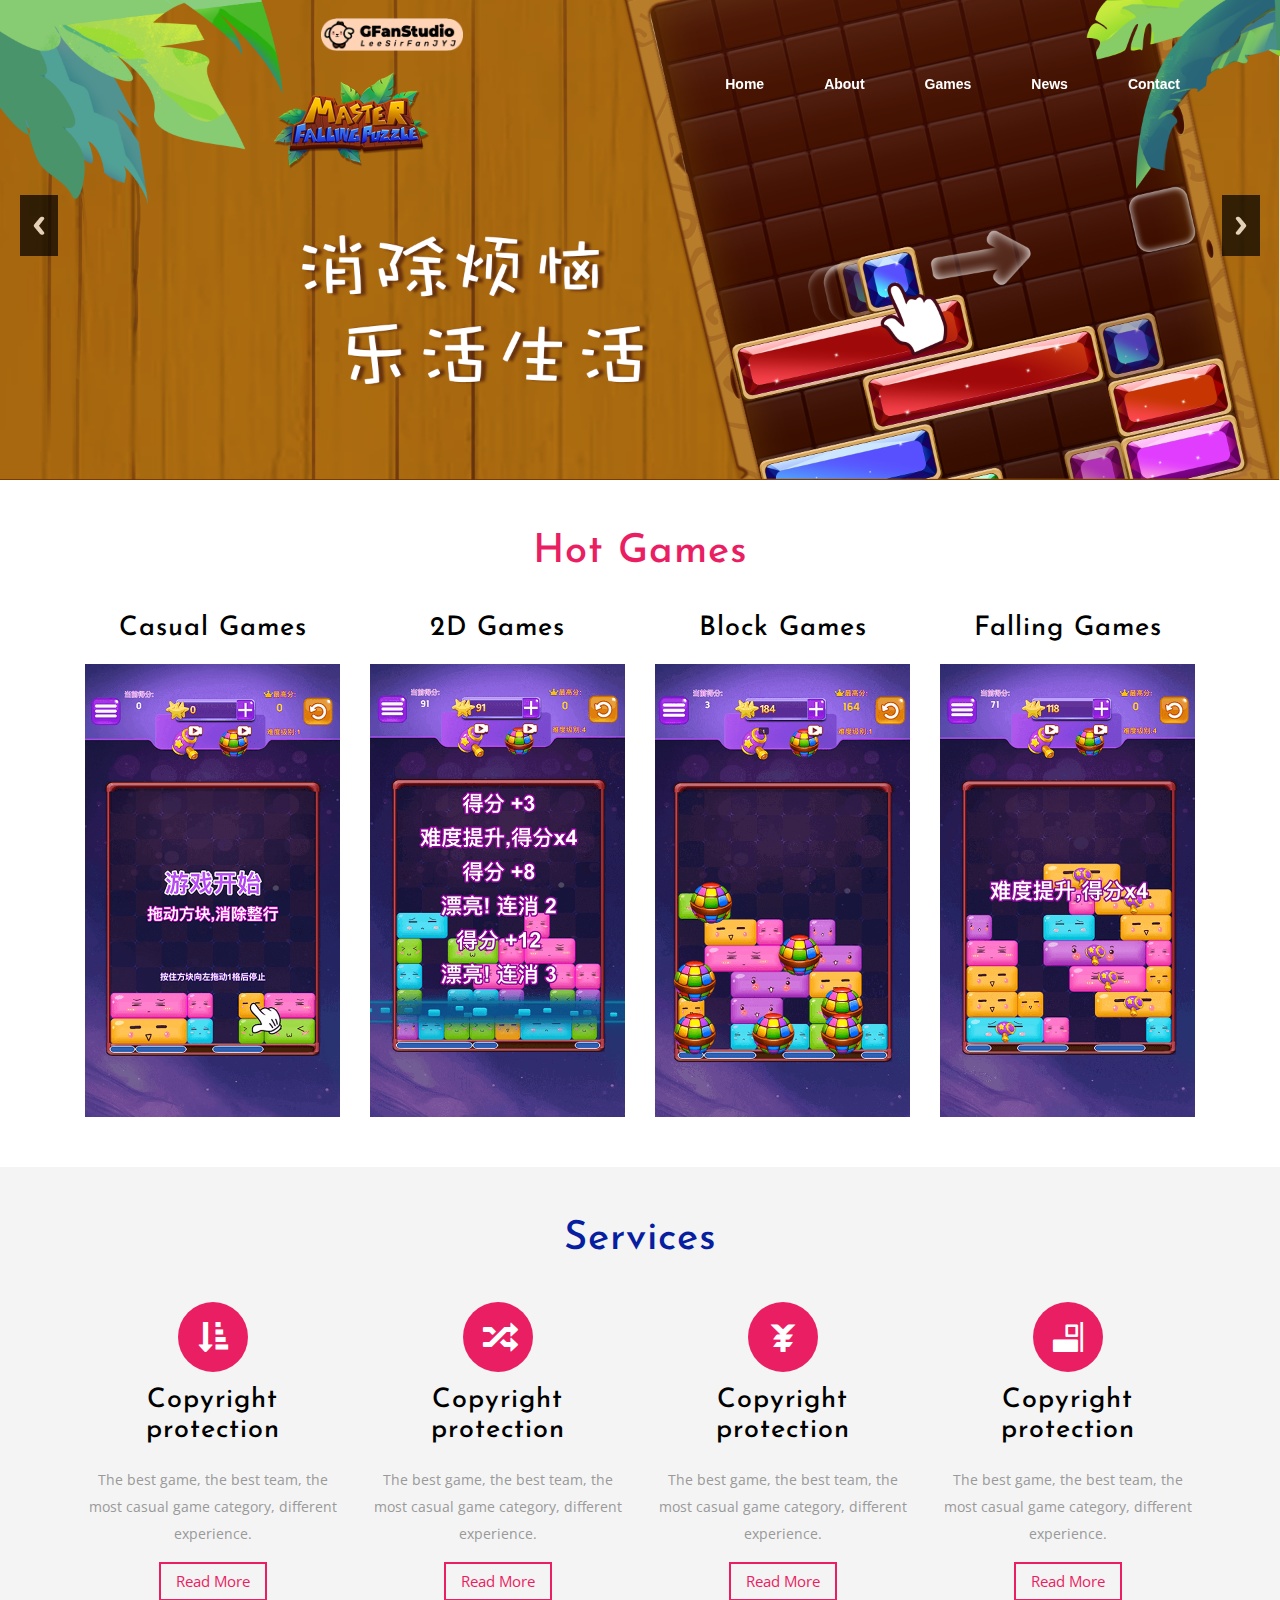
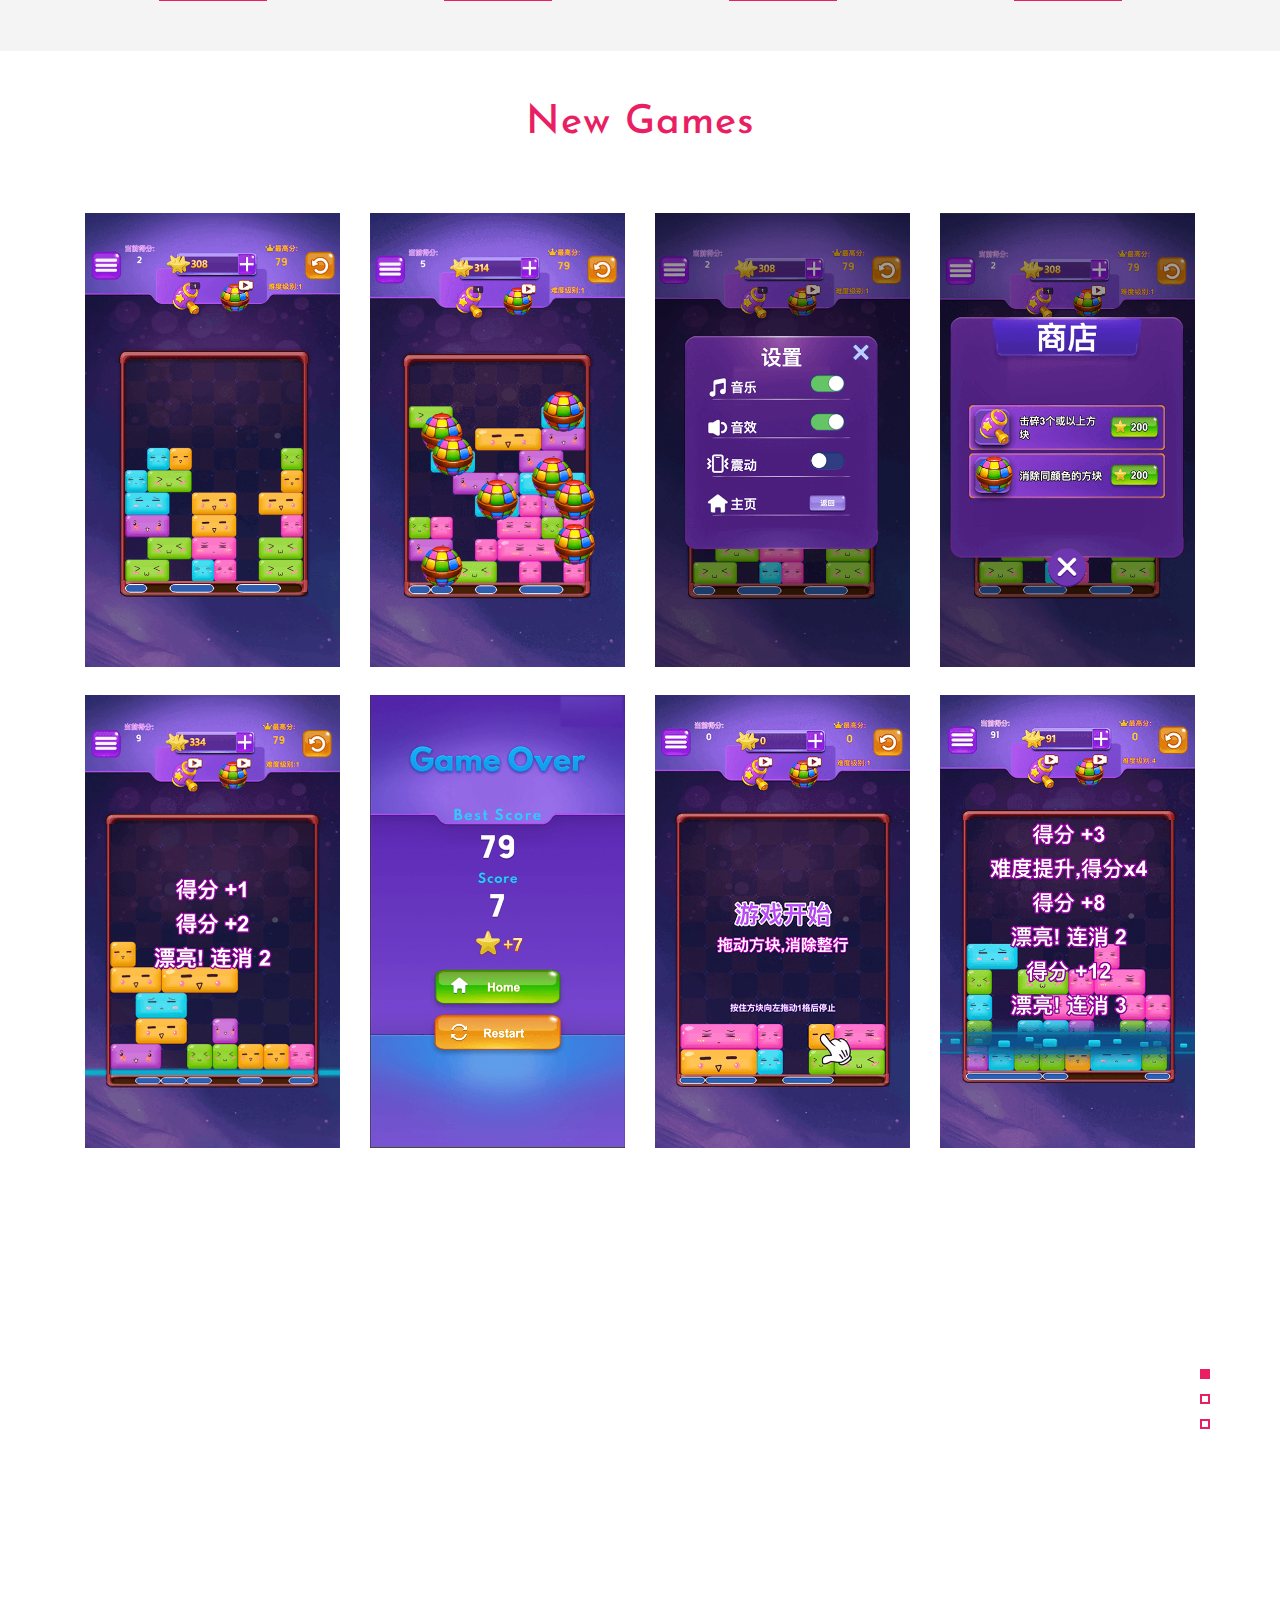
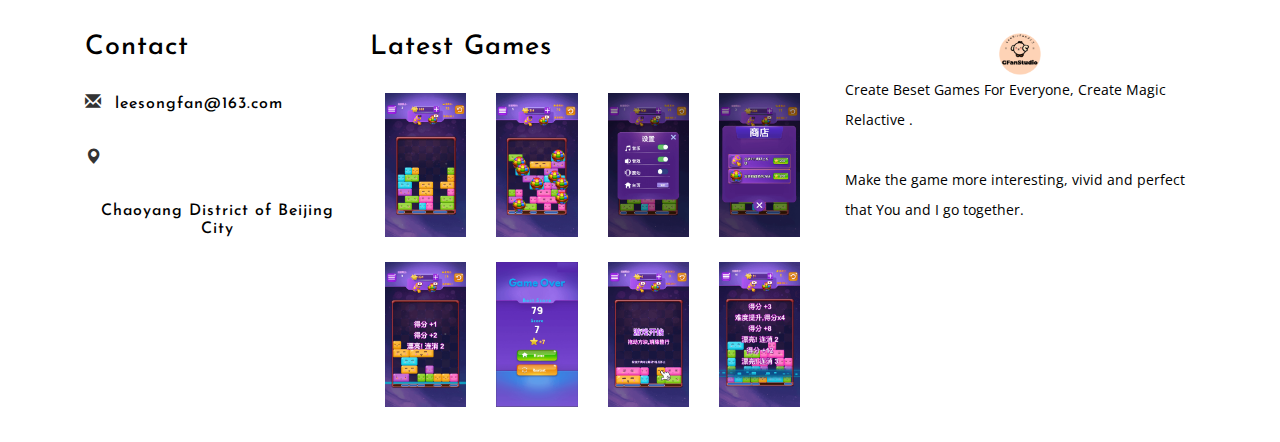
==== commit 19533e8d: "update main game ui" ====
--- a/index.html
+++ b/index.html
@@ -42,7 +42,8 @@
             <span class="icon-bar"></span>
           </button>
           <a href="#">
-            <h1>GFanStudio<img src="./public/images/logo1.png" alt=" " /></h1>
+            <!-- <h1>GFanStudio<img src="./public/images/logo1.png" alt=" " /></h1> -->
+            <h1><img src="./public/images/logo1.png" alt=" " /></h1>
           </a>
         </div>
 
@@ -387,7 +388,8 @@
       </div>
       <div class="col-md-4 footer-right-w3">
         <a href="#">
-          <h4>GFanStudio<img src="./public/images/logo2.png" alt=" " /></h4>
+          <!-- <h4>GFanStudio<img src="./public/images/logo2.png" alt=" " /></h4> -->
+          <h1><img src="./public/images/logo2.png" alt=" " /></h1>
         </a>
         <p>Create Beset Games For Everyone, Create Magic Relactive .</p>
         <p class="agileinfo">Make the game more interesting, vivid and perfect that You and I go together.</p>
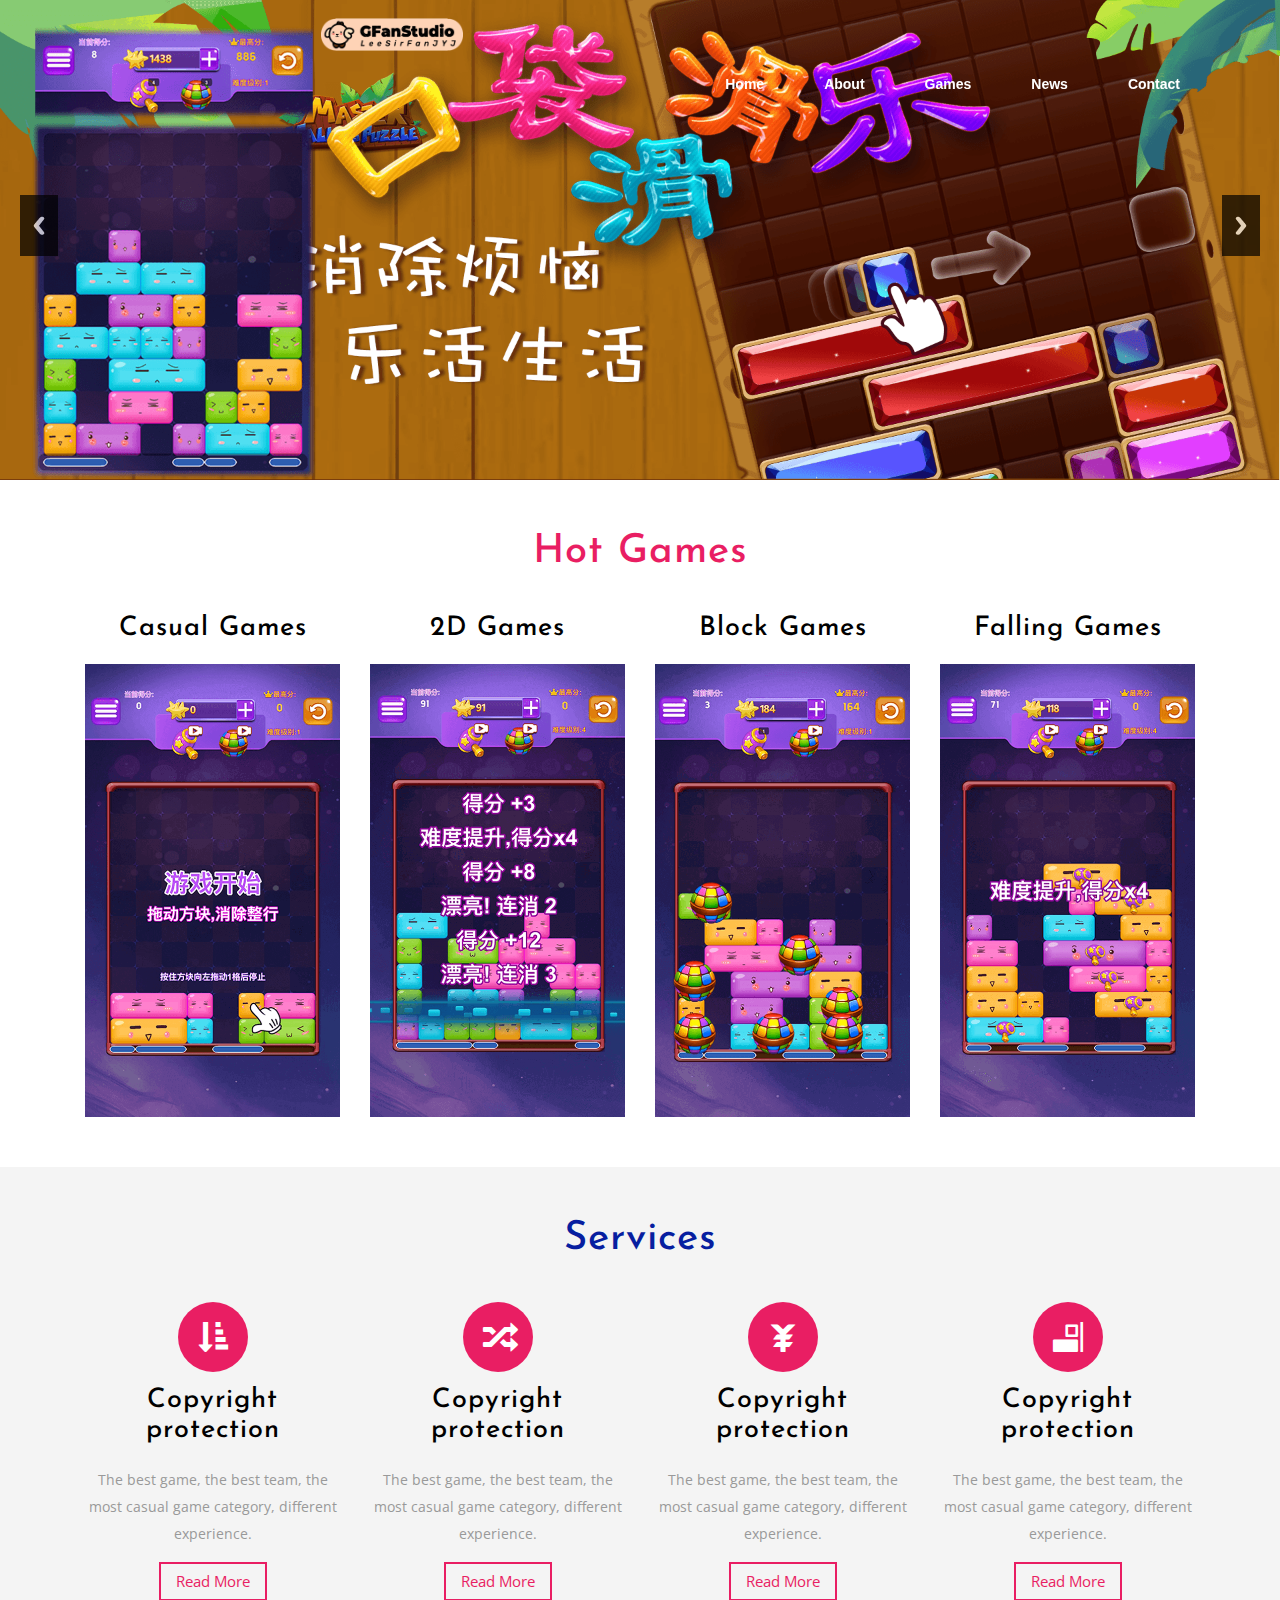
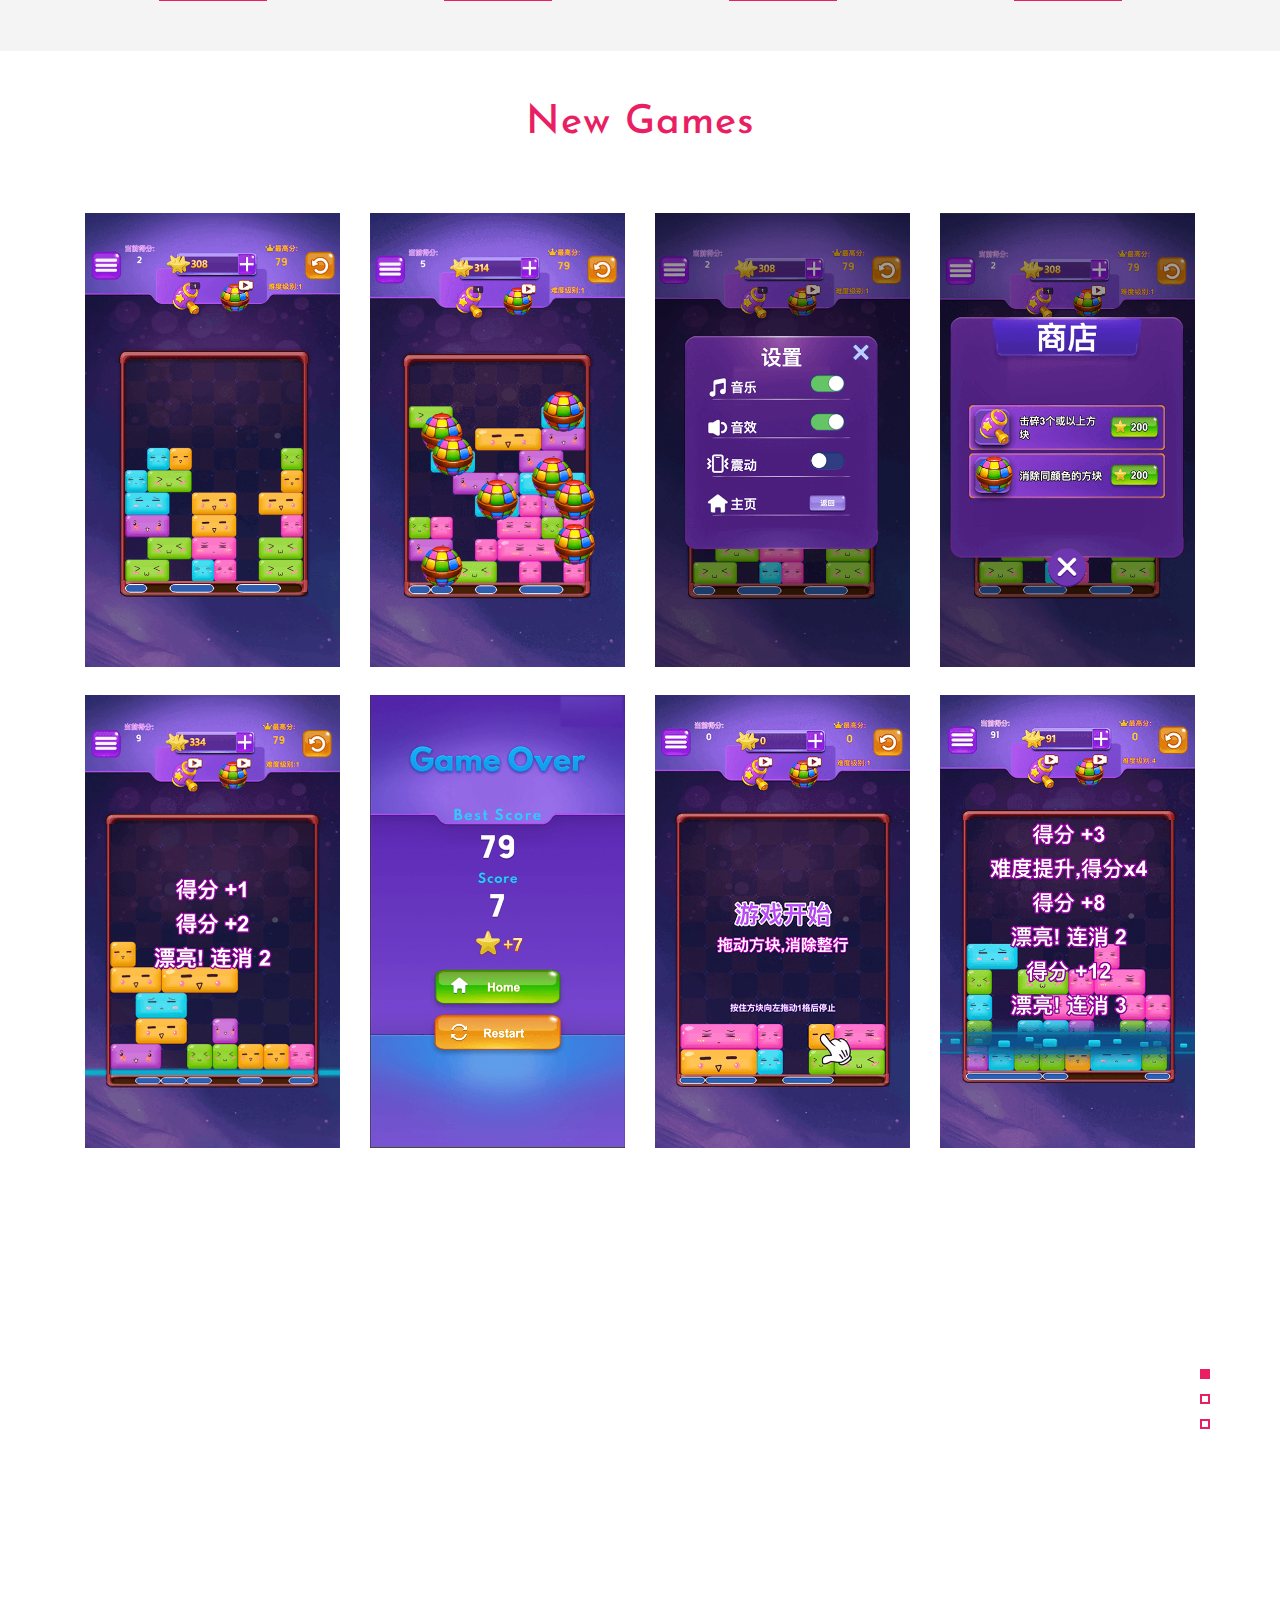
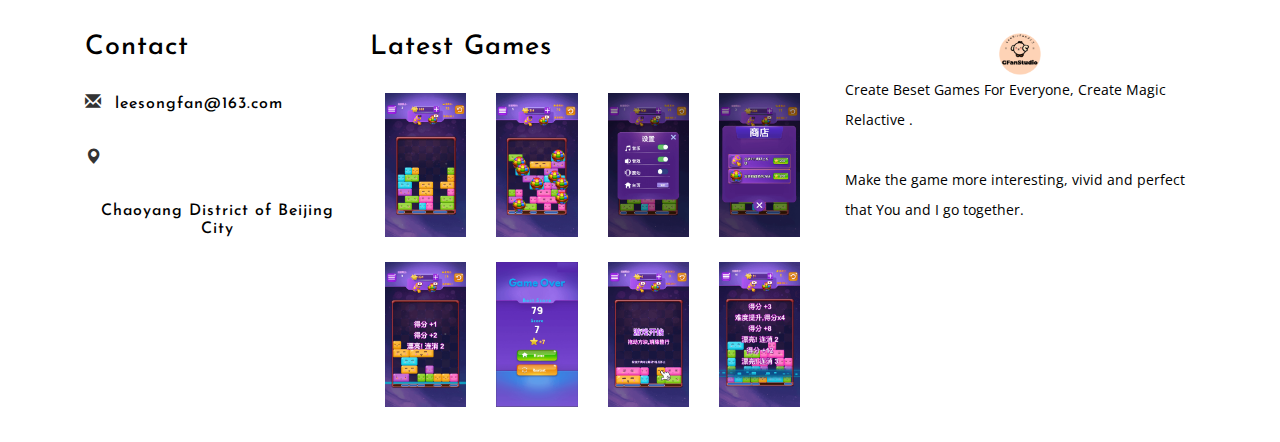
==== commit 056bd6da: "update banner images" ====
--- a/index.html
+++ b/index.html
@@ -65,16 +65,16 @@
     <div class="slider">
       <ul class="rslides" id="slider">
         <li>
-          <img src="./public/images/banner5.jpg" alt="" />
-        </li>
-        <li>
-          <img src="./public/images/banner4.png" alt="" />
-        </li>
-        <li>
-          <img src="./public/images/banner2.jpg" alt="" />
-        </li>
-        <li>
-          <img src="./public/images/banner1.jpg" alt="" />
+          <img src="./public/images/banner1.png" alt="" />
+        </li>
+        <li>
+          <img src="./public/images/banner2.png" alt="" />
+        </li>
+        <li>
+          <img src="./public/images/banner3.png" alt="" />
+        </li>
+        <li>
+          <img src="./public/images/banner1.png" alt="" />
         </li>
       </ul>
     </div>
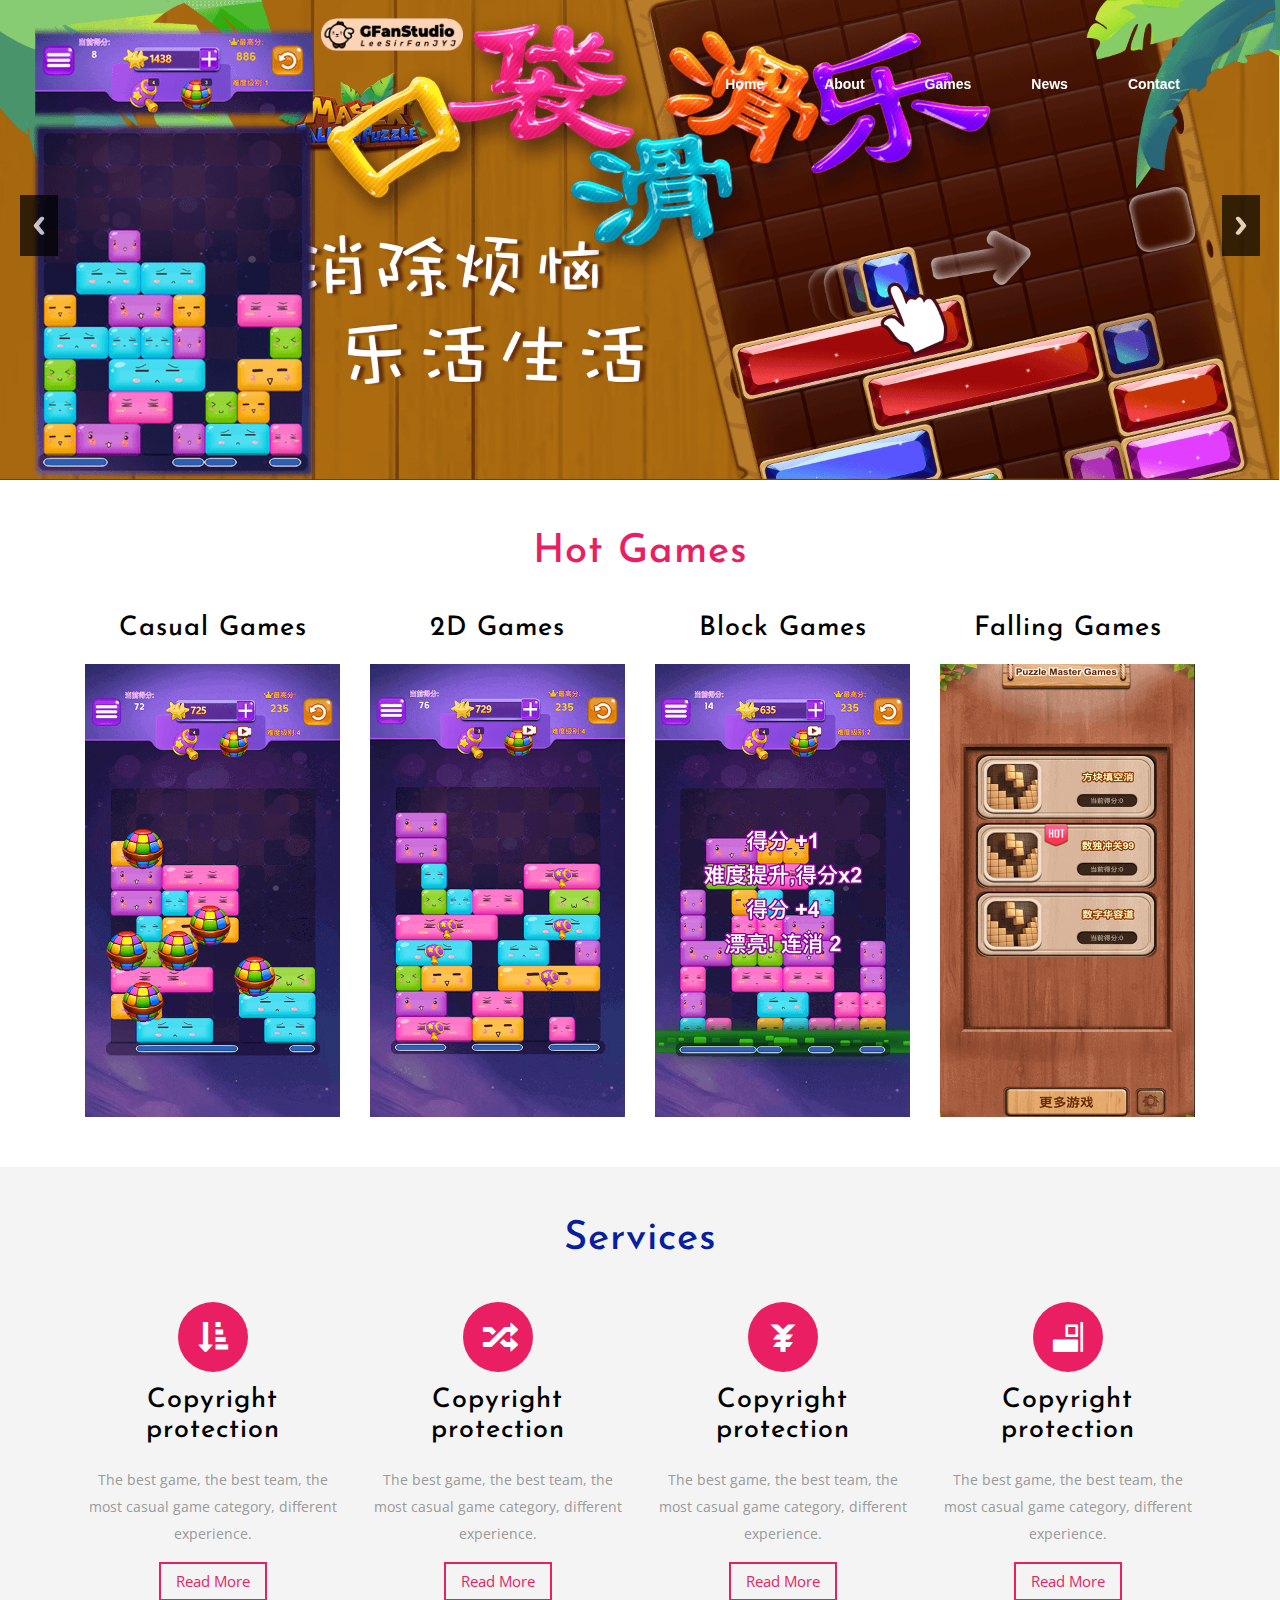
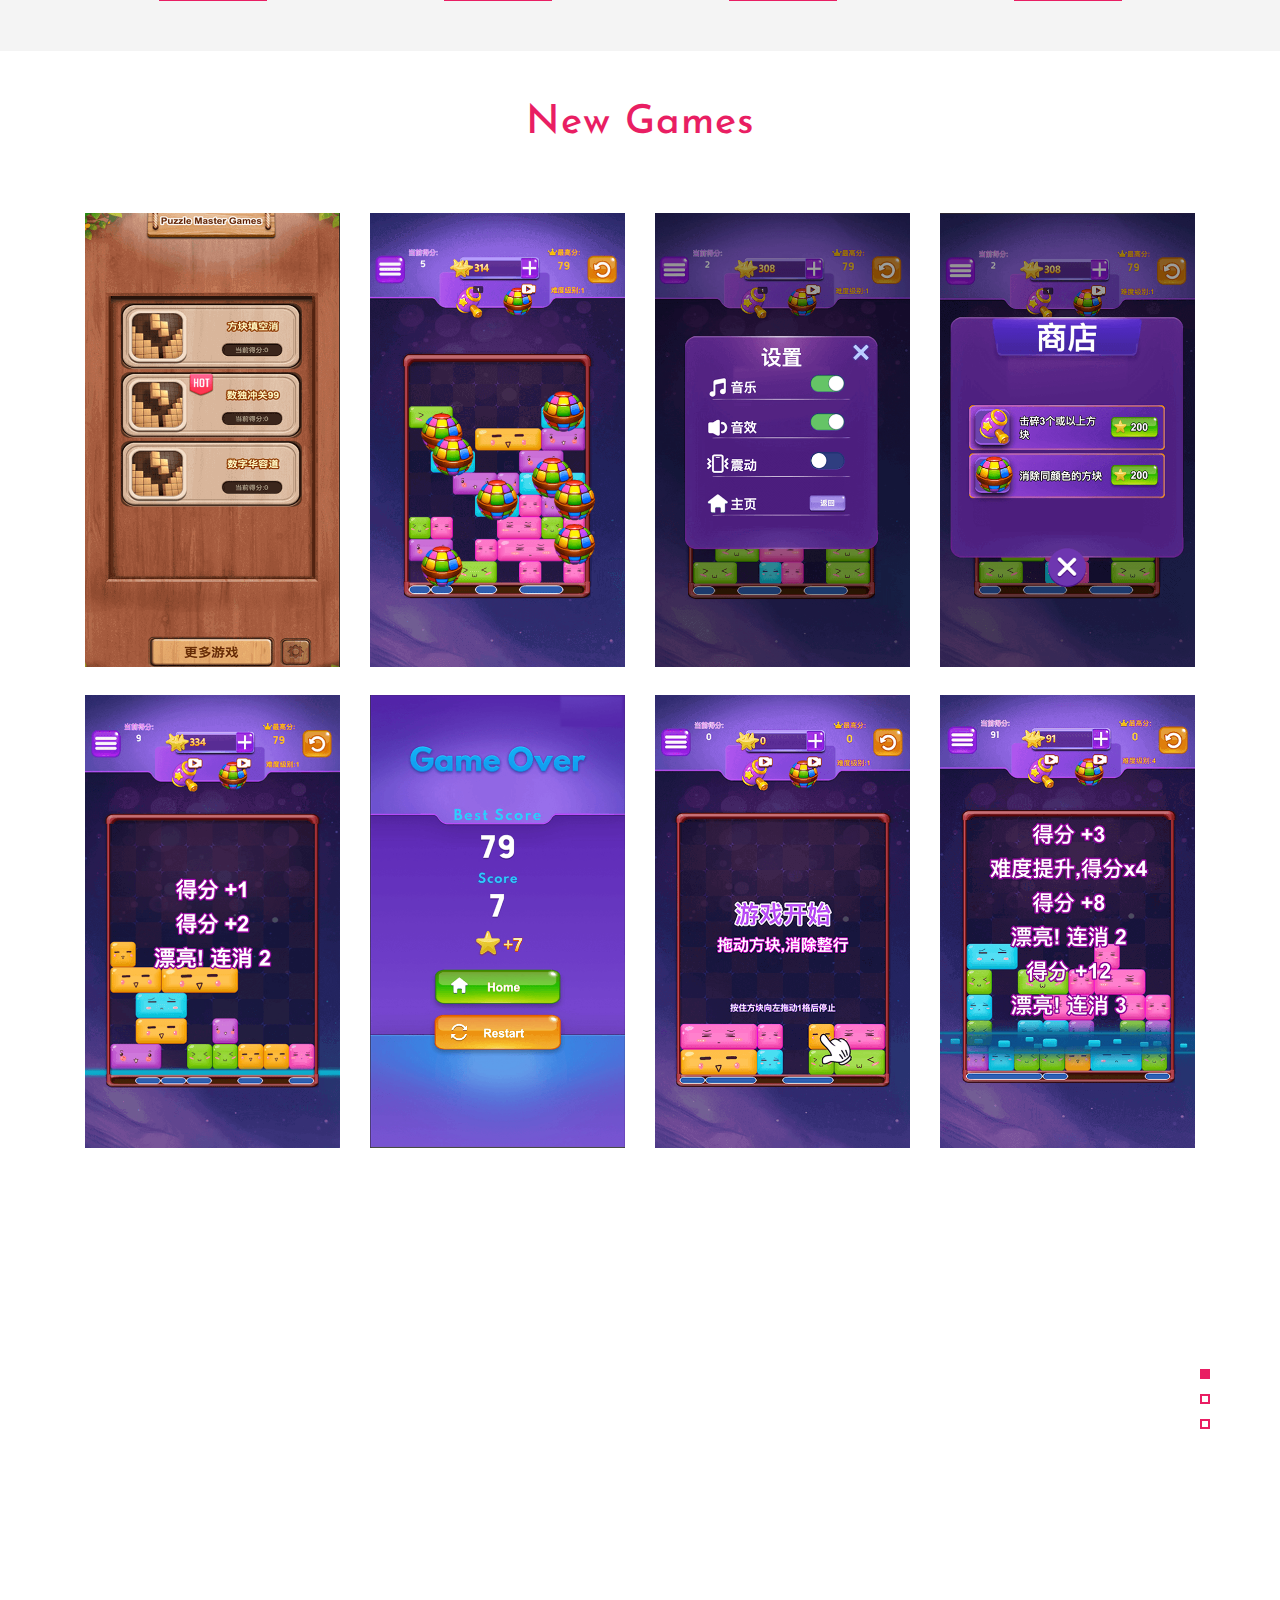
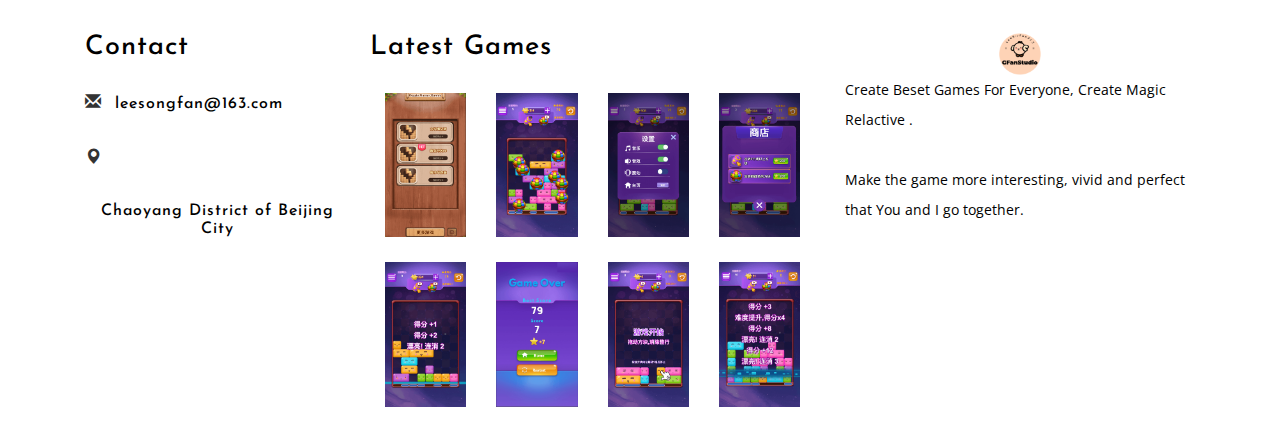
==== commit 6f980466: "update web" ====
--- a/index.html
+++ b/index.html
@@ -126,6 +126,24 @@
           <div class="trend-grid">
             <h4>Falling Games</h4>
             <img src="./public/images/rock4.png" alt=" " class="img-responsive" />
+          </div>
+        </li>
+        <li>
+          <div class="trend-grid">
+            <h4>Falling Games</h4>
+            <img src="./public/images/rock5.png" alt=" " class="img-responsive" />
+          </div>
+        </li>
+        <li>
+          <div class="trend-grid">
+            <h4>Falling Games</h4>
+            <img src="./public/images/rock6.png" alt=" " class="img-responsive" />
+          </div>
+        </li>
+        <li>
+          <div class="trend-grid">
+            <h4>Falling Games</h4>
+            <img src="./public/images/rock7.png" alt=" " class="img-responsive" />
           </div>
         </li>
       </ul>
